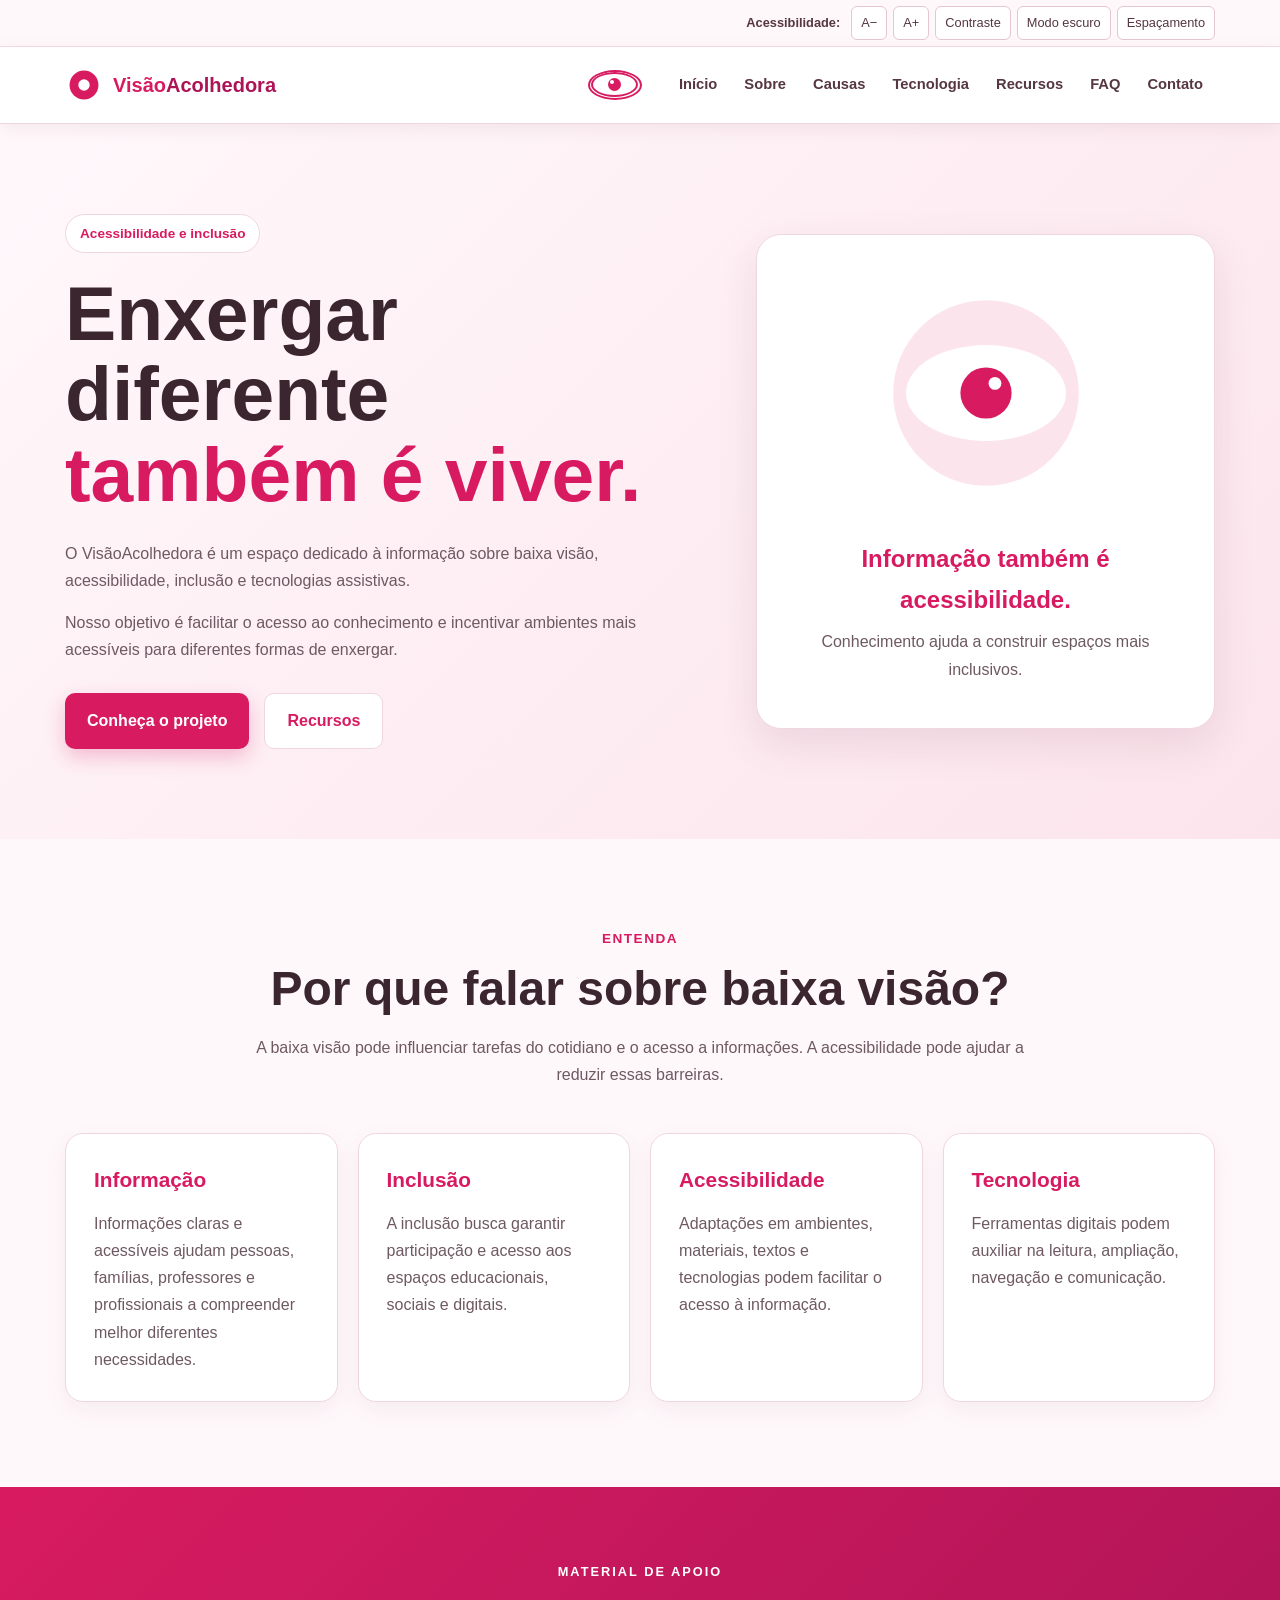
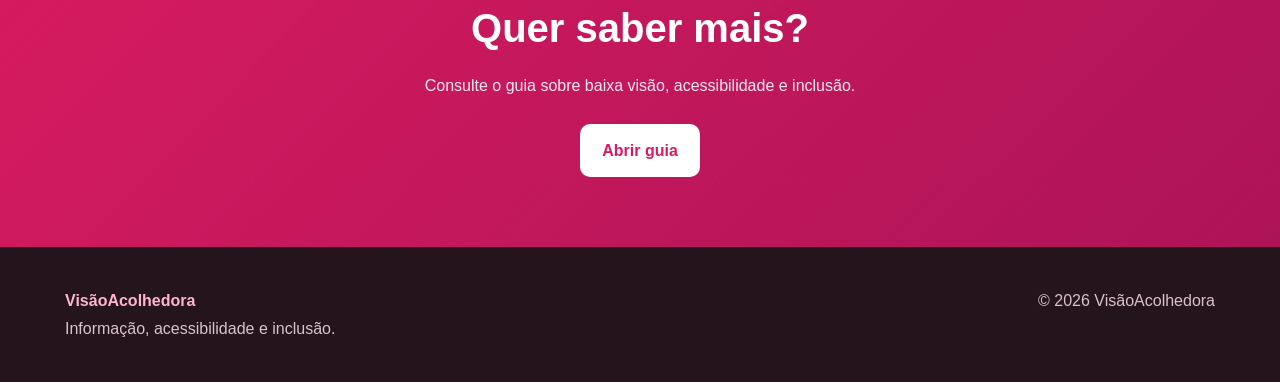
==== index.html @ 2421001d "uu" ====
<!DOCTYPE html>
<html lang="pt-BR">

<head>

    <meta charset="UTF-8">

    <meta name="viewport"
          content="width=device-width, initial-scale=1.0">

    <meta name="description"
          content="VisãoAcolhedora — informação, acessibilidade e inclusão para pessoas com baixa visão.">

    <title>VisãoAcolhedora | Início</title>

    <link rel="stylesheet"
          href="style.css">

</head>


<body>


    <!-- ACESSIBILIDADE -->

    <div class="accessibility-bar">

        <div class="accessibility-content">

            <span>Acessibilidade:</span>

            <button id="decreaseFont">
                A−
            </button>

            <button id="increaseFont">
                A+
            </button>

            <button id="contrastButton">
                Contraste
            </button>

            <button id="darkMode">
                Modo escuro
            </button>

            <button id="spacingButton">
                Espaçamento
            </button>

        </div>

    </div>


    <!-- CABEÇALHO -->

    <header class="header">

        <div class="container nav-container">


            <a href="index.html"
               class="logo">

                <span class="logo-icon">

                    <svg viewBox="0 0 100 100">

                        <circle
                            cx="50"
                            cy="50"
                            r="38"
                            fill="#d81b60"/>

                        <circle
                            cx="50"
                            cy="50"
                            r="15"
                            fill="white"/>

                    </svg>

                </span>

                <span>
                    Visão<span>Acolhedora</span>
                </span>

            </a>


            <!-- OLHO -->

            <div class="eye-wrapper"
                 aria-hidden="true">

                <div id="eyeFollower"
                     class="eyeFollower">
                </div>

            </div>


            <button
                class="menu-button"
                type="button"
                aria-expanded="false"
                aria-label="Abrir menu">

                ☰

            </button>


            <nav>

                <a href="index.html">
                    Início
                </a>

                <a href="sobre.html">
                    Sobre
                </a>

                <a href="causas.html">
                    Causas
                </a>

                <a href="tecnologia.html">
                    Tecnologia
                </a>

                <a href="recursos.html">
                    Recursos
                </a>

                <a href="faq.html">
                    FAQ
                </a>

                <a href="contato.html">
                    Contato
                </a>

            </nav>

        </div>

    </header>


    <main>


        <!-- HERO -->

        <section class="hero">

            <div class="container hero-content">

                <div>

                    <span class="badge">
                        Acessibilidade e inclusão
                    </span>


                    <h1>
                        Enxergar diferente
                        <span>também é viver.</span>
                    </h1>


                    <p>
                        O VisãoAcolhedora é um espaço dedicado
                        à informação sobre baixa visão,
                        acessibilidade, inclusão e tecnologias
                        assistivas.
                    </p>


                    <p>
                        Nosso objetivo é facilitar o acesso ao
                        conhecimento e incentivar ambientes mais
                        acessíveis para diferentes formas de
                        enxergar.
                    </p>


                    <div class="hero-buttons">

                        <a
                            href="sobre.html"
                            class="button primary">

                            Conheça o projeto

                        </a>


                        <a
                            href="recursos.html"
                            class="button secondary">

                            Recursos

                        </a>

                    </div>

                </div>


                <div class="hero-card">

                    <div class="hero-illustration">

                        <svg viewBox="0 0 500 400">

                            <circle
                                cx="250"
                                cy="200"
                                r="145"
                                fill="#fce4ec"/>

                            <ellipse
                                cx="250"
                                cy="200"
                                rx="125"
                                ry="75"
                                fill="white"/>

                            <circle
                                cx="250"
                                cy="200"
                                r="40"
                                fill="#d81b60"/>

                            <circle
                                cx="264"
                                cy="185"
                                r="10"
                                fill="white"/>

                        </svg>

                    </div>


                    <h2>
                        Informação também é acessibilidade.
                    </h2>


                    <p>
                        Conhecimento ajuda a construir espaços
                        mais inclusivos.
                    </p>

                </div>

            </div>

        </section>


        <!-- INTRODUÇÃO -->

        <section class="section">

            <div class="container">

                <div class="section-title">

                    <span>
                        ENTENDA
                    </span>

                    <h2>
                        Por que falar sobre baixa visão?
                    </h2>

                    <p>
                        A baixa visão pode influenciar tarefas
                        do cotidiano e o acesso a informações.
                        A acessibilidade pode ajudar a reduzir
                        essas barreiras.
                    </p>

                </div>


                <div class="cards">

                    <article class="card">

                        <h2>
                            Informação
                        </h2>

                        <p>
                            Informações claras e acessíveis ajudam
                            pessoas, famílias, professores e
                            profissionais a compreender melhor
                            diferentes necessidades.
                        </p>

                    </article>


                    <article class="card">

                        <h2>
                            Inclusão
                        </h2>

                        <p>
                            A inclusão busca garantir participação
                            e acesso aos espaços educacionais,
                            sociais e digitais.
                        </p>

                    </article>


                    <article class="card">

                        <h2>
                            Acessibilidade
                        </h2>

                        <p>
                            Adaptações em ambientes, materiais,
                            textos e tecnologias podem facilitar
                            o acesso à informação.
                        </p>

                    </article>


                    <article class="card">

                        <h2>
                            Tecnologia
                        </h2>

                        <p>
                            Ferramentas digitais podem auxiliar
                            na leitura, ampliação, navegação e
                            comunicação.
                        </p>

                    </article>

                </div>

            </div>

        </section>


        <!-- GUIA -->

        <section class="guide">

            <div class="container guide-content">

                <span class="guide-label">
                    MATERIAL DE APOIO
                </span>

                <h2>
                    Quer saber mais?
                </h2>

                <p>
                    Consulte o guia sobre baixa visão,
                    acessibilidade e inclusão.
                </p>


                <a
                    href="guia-baixa-visao.pdf"
                    target="_blank"
                    class="button white-button">

                    Abrir guia

                </a>

            </div>

        </section>

    </main>


    <footer>

        <div class="container footer-content">

            <div>

                <strong>
                    VisãoAcolhedora
                </strong>

                <p>
                    Informação, acessibilidade e inclusão.
                </p>

            </div>


            <p>
                © 2026 VisãoAcolhedora
            </p>

        </div>

    </footer>


    <button
        id="topButton"
        aria-label="Voltar ao topo">

        ↑

    </button>


    <script src="script.js"></script>

</body>

</html>
---- style.css ----
:root {
    --rosa: #d81b60;
    --rosa-escuro: #ad1457;
    --rosa-claro: #fce4ec;
    --rosa-medio: #f8bbd0;

    --fundo: #fff8fb;
    --branco: #ffffff;

    --texto: #3b2630;
    --texto-suave: #6e5962;

    --borda: #efd7e0;

    --tamanho-texto: 16px;
}


/* =====================================================
   RESET
===================================================== */

* {
    box-sizing: border-box;
    margin: 0;
    padding: 0;
}


html {
    scroll-behavior: smooth;
}


body {
    font-family: Arial, Helvetica, sans-serif;

    background: var(--fundo);

    color: var(--texto);

    font-size: var(--tamanho-texto);

    line-height: 1.7;

    transition:
        background 0.3s ease,
        color 0.3s ease;
}


a {
    color: inherit;
    text-decoration: none;
}


button,
input,
textarea {
    font: inherit;
}


img,
svg {
    max-width: 100%;
}


/* =====================================================
   CONTAINER
===================================================== */

.container {
    width: min(1150px, 92%);

    margin: 0 auto;
}


/* =====================================================
   BARRA DE ACESSIBILIDADE
===================================================== */

.accessibility-bar {
    background: #fff8fb;

    color: #553641;

    border-bottom: 1px solid #f4dce5;

    padding: 6px 0;
}


.accessibility-content {
    width: min(1150px, 92%);

    margin: auto;

    display: flex;

    justify-content: flex-end;

    align-items: center;

    gap: 6px;

    flex-wrap: wrap;
}


.accessibility-content span {
    font-size: 0.8rem;

    font-weight: 600;

    margin-right: 5px;
}


.accessibility-content button {
    min-width: 36px;

    border: 1px solid #e6c6d2;

    background: white;

    color: #553641;

    border-radius: 6px;

    padding: 5px 9px;

    cursor: pointer;

    font-size: 0.8rem;

    transition:
        background 0.2s ease,
        color 0.2s ease,
        border-color 0.2s ease;
}


.accessibility-content button:hover {
    background: var(--rosa);

    color: white;

    border-color: var(--rosa);
}


/* =====================================================
   CABEÇALHO
===================================================== */

.header {
    background: white;

    color: var(--texto);

    position: sticky;

    top: 0;

    z-index: 1000;

    border-bottom: 1px solid var(--borda);

    box-shadow:
        0 4px 18px rgba(80, 20, 40, 0.07);
}


.nav-container {
    min-height: 76px;

    display: flex;

    align-items: center;

    gap: 25px;
}


/* =====================================================
   LOGO
===================================================== */

.logo {
    display: flex;

    align-items: center;

    gap: 10px;

    color: var(--rosa);

    font-size: 1.25rem;

    font-weight: 800;

    white-space: nowrap;

    margin-right: auto;
}


.logo > span:last-child > span {
    color: var(--rosa-escuro);
}


.logo-icon {
    width: 38px;

    height: 38px;

    display: flex;

    align-items: center;

    justify-content: center;
}


.logo-icon svg {
    width: 38px;

    height: 38px;
}


/* =====================================================
   OLHO
===================================================== */

.eye-wrapper {
    width: 54px;

    height: 30px;

    background: white;

    border: 2px solid var(--rosa);

    border-radius: 50%;

    position: relative;

    display: flex;

    align-items: center;

    justify-content: center;

    overflow: hidden;

    flex-shrink: 0;
}


.eye-wrapper::before {
    content: "";

    position: absolute;

    width: 43px;

    height: 21px;

    border: 2px solid var(--rosa);

    border-radius: 50%;
}


.eyeFollower {
    width: 13px;

    height: 13px;

    background: var(--rosa);

    border-radius: 50%;

    position: relative;

    z-index: 2;

    transition:
        transform 0.08s ease-out;

    will-change: transform;
}


.eyeFollower::after {
    content: "";

    position: absolute;

    width: 4px;

    height: 4px;

    background: white;

    border-radius: 50%;

    top: 2px;

    left: 2px;
}


/* =====================================================
   MENU
===================================================== */

nav {
    display: flex;

    align-items: center;

    gap: 3px;
}


nav a {
    position: relative;

    padding: 9px 12px;

    border-radius: 8px;

    color: #553641;

    font-size: 0.92rem;

    font-weight: 600;

    transition:
        color 0.2s ease,
        background 0.2s ease;
}


nav a:hover {
    color: var(--rosa);

    background: #fff1f6;
}


nav a::after {
    content: "";

    position: absolute;

    left: 12px;

    right: 12px;

    bottom: 4px;

    height: 2px;

    background: var(--rosa);

    transform: scaleX(0);

    transition:
        transform 0.2s ease;
}


nav a:hover::after {
    transform: scaleX(1);
}


/* =====================================================
   MENU MOBILE
===================================================== */

.menu-button {
    display: none;

    width: 44px;

    height: 44px;

    border: 1px solid var(--borda);

    border-radius: 10px;

    background: #fff8fb;

    color: var(--rosa);

    font-size: 25px;

    cursor: pointer;

    align-items: center;

    justify-content: center;
}


/* =====================================================
   HERO
===================================================== */

.hero {
    padding: 90px 0;

    background:
        linear-gradient(
            135deg,
            #fff8fb,
            #fce4ec
        );
}


.hero-content {
    display: grid;

    grid-template-columns:
        1.15fr
        0.85fr;

    align-items: center;

    gap: 70px;
}


.badge {
    display: inline-block;

    background: white;

    color: var(--rosa);

    padding: 7px 14px;

    border-radius: 30px;

    font-size: 0.85rem;

    font-weight: bold;

    margin-bottom: 20px;

    border: 1px solid var(--borda);
}


.hero h1 {
    font-size: clamp(2.4rem, 6vw, 4.8rem);

    line-height: 1.05;

    margin-bottom: 25px;
}


.hero h1 span {
    color: var(--rosa);
}


.hero p {
    color: var(--texto-suave);

    max-width: 700px;

    margin-bottom: 15px;
}


.hero-buttons {
    display: flex;

    gap: 15px;

    margin-top: 30px;

    flex-wrap: wrap;
}


/* =====================================================
   BOTÕES
===================================================== */

.button {
    display: inline-flex;

    align-items: center;

    justify-content: center;

    padding: 13px 22px;

    border-radius: 10px;

    font-weight: bold;

    cursor: pointer;

    border: none;

    transition:
        transform 0.2s ease,
        box-shadow 0.2s ease;
}


.button:hover {
    transform: translateY(-2px);
}


.primary {
    background: var(--rosa);

    color: white;

    box-shadow:
        0 8px 20px rgba(216, 27, 96, 0.25);
}


.secondary {
    background: white;

    color: var(--rosa);

    border: 1px solid var(--borda);
}


.white-button {
    background: white;

    color: var(--rosa);
}


/* =====================================================
   HERO CARD
===================================================== */

.hero-card {
    background: white;

    border-radius: 25px;

    padding: 30px;

    box-shadow:
        0 15px 40px rgba(100, 30, 60, 0.10);

    text-align: center;

    border: 1px solid var(--borda);
}


.hero-illustration {
    max-width: 320px;

    margin: auto;
}


.hero-card h2 {
    color: var(--rosa);

    margin-top: 10px;

    margin-bottom: 8px;
}


/* =====================================================
   SEÇÕES
===================================================== */

.section {
    padding: 85px 0;
}


.section.light {
    background: white;
}


.section-title {
    max-width: 780px;

    margin: 0 auto 45px;

    text-align: center;
}


.section-title > span {
    color: var(--rosa);

    font-size: 0.85rem;

    font-weight: 800;

    letter-spacing: 1.5px;
}


.section-title h1,
.section-title h2 {
    font-size: clamp(2rem, 4vw, 3rem);

    line-height: 1.15;

    margin: 10px 0 18px;
}


.section-title p {
    color: var(--texto-suave);
}


/* =====================================================
   CARDS
===================================================== */

.cards {
    display: grid;

    grid-template-columns:
        repeat(4, 1fr);

    gap: 20px;
}


.card {
    background: white;

    border: 1px solid var(--borda);

    border-radius: 18px;

    padding: 28px;

    box-shadow:
        0 8px 25px rgba(100, 30, 60, 0.06);

    transition:
        transform 0.2s ease,
        box-shadow 0.2s ease;
}


.card:hover {
    transform: translateY(-5px);

    box-shadow:
        0 15px 35px rgba(100, 30, 60, 0.10);
}


.card h2 {
    color: var(--rosa);

    margin-bottom: 12px;

    font-size: 1.3rem;
}


.card p {
    color: var(--texto-suave);
}


/* =====================================================
   PÁGINAS INTERNAS
===================================================== */

.page-hero {
    padding: 70px 0;

    background:
        linear-gradient(
            135deg,
            #fff8fb,
            #fce4ec
        );

    text-align: center;
}


.page-hero h1 {
    font-size: clamp(2.2rem, 5vw, 4rem);

    line-height: 1.1;

    margin-bottom: 15px;

    color: var(--texto);
}


.page-hero h1 span {
    color: var(--rosa);
}


.page-hero p {
    max-width: 750px;

    margin: auto;

    color: var(--texto-suave);
}


/* =====================================================
   TEXTO
===================================================== */

.content {
    max-width: 850px;

    margin: auto;
}


.content h2 {
    color: var(--rosa);

    margin:
        35px
        0
        12px;
}


.content h3 {
    margin-top: 25px;

    margin-bottom: 8px;
}


.content p {
    color: var(--texto-suave);

    margin-bottom: 18px;
}


.content ul {
    margin:
        15px
        0
        25px
        25px;
}


.content li {
    margin-bottom: 10px;
}


/* =====================================================
   CAIXA DE INFORMAÇÃO
===================================================== */

.info-box {
    padding: 30px;

    background: white;

    border:
        1px solid var(--borda);

    border-left:
        5px solid var(--rosa);

    border-radius: 15px;

    margin: 30px 0;
}


.info-box strong {
    color: var(--rosa);
}


/* =====================================================
   TECNOLOGIA
===================================================== */

.technology-grid {
    display: grid;

    grid-template-columns:
        repeat(2, 1fr);

    gap: 20px;
}


.technology {
    background: white;

    border: 1px solid var(--borda);

    border-radius: 18px;

    padding: 30px;

    box-shadow:
        0 8px 25px rgba(100, 30, 60, 0.06);
}


.technology h2 {
    color: var(--rosa);

    margin-bottom: 10px;
}


.technology p {
    color: var(--texto-suave);
}


/* =====================================================
   RECURSOS
===================================================== */

.resource-grid {
    display: grid;

    grid-template-columns:
        repeat(2, 1fr);

    gap: 20px;
}


.resource-grid article {
    padding: 30px;

    background: white;

    border: 1px solid var(--borda);

    border-radius: 18px;
}


.resource-grid h2 {
    color: var(--rosa);

    margin-bottom: 10px;
}


/* =====================================================
   FAQ
===================================================== */

.faq {
    max-width: 850px;

    margin: auto;
}


.faq-question {
    width: 100%;

    border: 1px solid var(--borda);

    background: white;

    color: var(--texto);

    padding: 20px;

    margin-top: 10px;

    border-radius: 12px;

    display: flex;

    align-items: center;

    justify-content: space-between;

    text-align: left;

    cursor: pointer;

    font-weight: bold;
}


.faq-question:hover {
    border-color: var(--rosa);
}


.faq-symbol {
    color: var(--rosa);

    font-size: 24px;
}


.faq-answer {
    display: none;

    padding: 18px 22px;

    background: #fff8fb;

    border-left:
        3px solid var(--rosa);

    border-radius:
        0 0 10px 10px;
}


.faq-answer.active {
    display: block;
}


.faq-answer p {
    color: var(--texto-suave);
}


/* =====================================================
   CONTATO
===================================================== */

.contact-container {
    max-width: 850px;

    margin: auto;
}


.contact-form {
    background: white;

    padding: 35px;

    border-radius: 20px;

    border:
        1px solid var(--borda);

    box-shadow:
        0 15px 40px rgba(100, 30, 60, 0.08);

    display: flex;

    flex-direction: column;

    gap: 10px;
}


.contact-form label {
    font-weight: bold;

    margin-top: 10px;
}


.contact-form input,
.contact-form textarea {
    width: 100%;

    border:
        1px solid #dfc7d0;

    border-radius: 10px;

    padding: 14px;

    background: white;

    color: var(--texto);

    outline: none;
}


.contact-form input:focus,
.contact-form textarea:focus {
    border-color: var(--rosa);

    box-shadow:
        0 0 0 3px #d81b6020;
}


.contact-form textarea {
    min-height: 180px;

    resize: vertical;
}


.contact-form button {
    margin-top: 20px;
}


/* =====================================================
   GUIA
===================================================== */

.guide {
    background:
        linear-gradient(
            135deg,
            var(--rosa),
            var(--rosa-escuro)
        );

    color: white;

    padding: 70px 0;
}


.guide-content {
    text-align: center;
}


.guide-label {
    font-size: 0.8rem;

    font-weight: bold;

    letter-spacing: 2px;
}


.guide h2 {
    font-size: 2.5rem;

    margin: 10px 0;
}


.guide p {
    max-width: 650px;

    margin:
        0
        auto
        25px;

    color: #ffeaf2;
}


/* =====================================================
   FOOTER
===================================================== */

footer {
    background: #24151c;

    color: white;

    padding: 40px 0;
}


.footer-content {
    display: flex;

    justify-content: space-between;

    gap: 30px;

    flex-wrap: wrap;
}


footer strong {
    color: #ffb4cc;
}


footer p {
    color: #d9c2cb;
}


/* =====================================================
   VOLTAR AO TOPO
===================================================== */

#topButton {
    position: fixed;

    right: 20px;

    bottom: 20px;

    width: 48px;

    height: 48px;

    border-radius: 50%;

    border: none;

    background: var(--rosa);

    color: white;

    font-size: 22px;

    cursor: pointer;

    opacity: 0;

    pointer-events: none;

    transition: 0.3s;

    z-index: 900;
}


#topButton.show {
    opacity: 1;

    pointer-events: auto;
}


/* =====================================================
   MODO ESCURO
===================================================== */

body.dark {
    --fundo: #1b1116;

    --branco: #25181e;

    --texto: #f8eaf0;

    --texto-suave: #d5c2ca;

    --borda: #523440;
}


body.dark .accessibility-bar {
    background: #1b1116;

    color: #f8eaf0;

    border-color: #523440;
}


body.dark .header {
    background: #25181e;

    color: #f8eaf0;

    border-color: #523440;
}


body.dark nav a {
    color: #f8eaf0;
}


body.dark nav a:hover {
    background: #3b252e;

    color: white;
}


body.dark .eye-wrapper {
    background: #25181e;
}


body.dark .hero,
body.dark .page-hero {
    background: #211419;
}


body.dark .card,
body.dark .hero-card,
body.dark .technology,
body.dark .resource-grid article,
body.dark .contact-form,
body.dark .info-box {
    background: #25181e;

    color: var(--texto);

    border-color: #523440;
}


body.dark .section.light {
    background: #1b1116;
}


body.dark .faq-question {
    background: #25181e;

    color: var(--texto);

    border-color: #523440;
}


body.dark .faq-answer {
    background: #211419;
}


body.dark .contact-form input,
body.dark .contact-form textarea {
    background: #1b1116;

    color: white;

    border-color: #60404c;
}


/* =====================================================
   ALTO CONTRASTE — TUDO BRANCO/PRETO
===================================================== */

body.high-contrast,
body.high-contrast main,
body.high-contrast section,
body.high-contrast article,
body.high-contrast .hero,
body.high-contrast .page-hero,
body.high-contrast .section,
body.high-contrast .section.light,
body.high-contrast .guide,
body.high-contrast .technology-section {
    background: white !important;

    color: black !important;
}


body.high-contrast * {
    box-shadow: none !important;
}


body.high-contrast p,
body.high-contrast h1,
body.high-contrast h2,
body.high-contrast h3,
body.high-contrast span,
body.high-contrast li,
body.high-contrast label {
    color: black !important;
}


body.high-contrast .header,
body.high-contrast footer,
body.high-contrast .accessibility-bar {
    background: white !important;

    color: black !important;

    border-color: black !important;
}


body.high-contrast nav a,
body.high-contrast .logo {
    color: black !important;
}


body.high-contrast nav a:hover {
    background: black !important;

    color: white !important;
}


body.high-contrast .card,
body.high-contrast .hero-card,
body.high-contrast .technology,
body.high-contrast .resource-grid article,
body.high-contrast .contact-form,
body.high-contrast .info-box,
body.high-contrast .faq-question,
body.high-contrast .faq-answer {
    background: white !important;

    color: black !important;

    border: 2px solid black !important;
}


body.high-contrast .button,
body.high-contrast .primary,
body.high-contrast .secondary,
body.high-contrast .white-button {
    background: white !important;

    color: black !important;

    border: 2px solid black !important;
}


body.high-contrast .button:hover {
    background: black !important;

    color: white !important;
}


body.high-contrast
.accessibility-content button {
    background: white !important;

    color: black !important;

    border: 2px solid black !important;
}


body.high-contrast
.accessibility-content button:hover {
    background: black !important;

    color: white !important;
}


body.high-contrast .eye-wrapper {
    background: white !important;

    border: 2px solid black !important;
}


body.high-contrast .eye-wrapper::before {
    border-color: black !important;
}


body.high-contrast .eyeFollower {
    background: black !important;
}


body.high-contrast .eyeFollower::after {
    background: white !important;
}


body.high-contrast footer strong,
body.high-contrast footer p {
    color: black !important;
}


/* =====================================================
   ESPAÇAMENTO
===================================================== */

body.extra-spacing {
    line-height: 2;

    letter-spacing: 0.05em;

    word-spacing: 0.12em;
}


/* =====================================================
   RESPONSIVO
===================================================== */

@media (max-width: 950px) {

    .hero-content {
        grid-template-columns: 1fr;
    }


    .cards {
        grid-template-columns:
            repeat(2, 1fr);
    }


    .technology-grid {
        grid-template-columns:
            repeat(2, 1fr);
    }

}


@media (max-width: 700px) {

    .nav-container {
        min-height: 68px;

        gap: 12px;
    }


    .logo {
        font-size: 1.1rem;
    }


    .logo-icon,
    .logo-icon svg {
        width: 34px;

        height: 34px;
    }


    .eye-wrapper {
        width: 48px;

        height: 27px;

        margin-left: auto;
    }


    .menu-button {
        display: flex;
    }


    nav {
        position: absolute;

        top: 100%;

        left: 0;

        width: 100%;

        padding:
            8px
            5%
            14px;

        background: white;

        border-bottom:
            1px solid var(--borda);

        box-shadow:
            0 8px 20px rgba(80, 20, 40, 0.08);

        display: none;

        flex-direction: column;

        align-items: stretch;
    }


    nav.active {
        display: flex;
    }


    nav a {
        width: 100%;

        padding: 13px 15px;
    }


    nav a::after {
        display: none;
    }


    body.dark nav {
        background: #25181e;
    }


    body.high-contrast nav {
        background: white !important;
    }


    .cards,
    .technology-grid,
    .resource-grid {
        grid-template-columns: 1fr;
    }


    .hero {
        padding: 60px 0;
    }


    .section {
        padding: 60px 0;
    }


    .accessibility-content {
        justify-content: center;
    }

}


@media (max-width: 430px) {

    .logo > span:last-child {
        font-size: 1rem;
    }


    .eye-wrapper {
        width: 43px;

        height: 25px;
    }

}
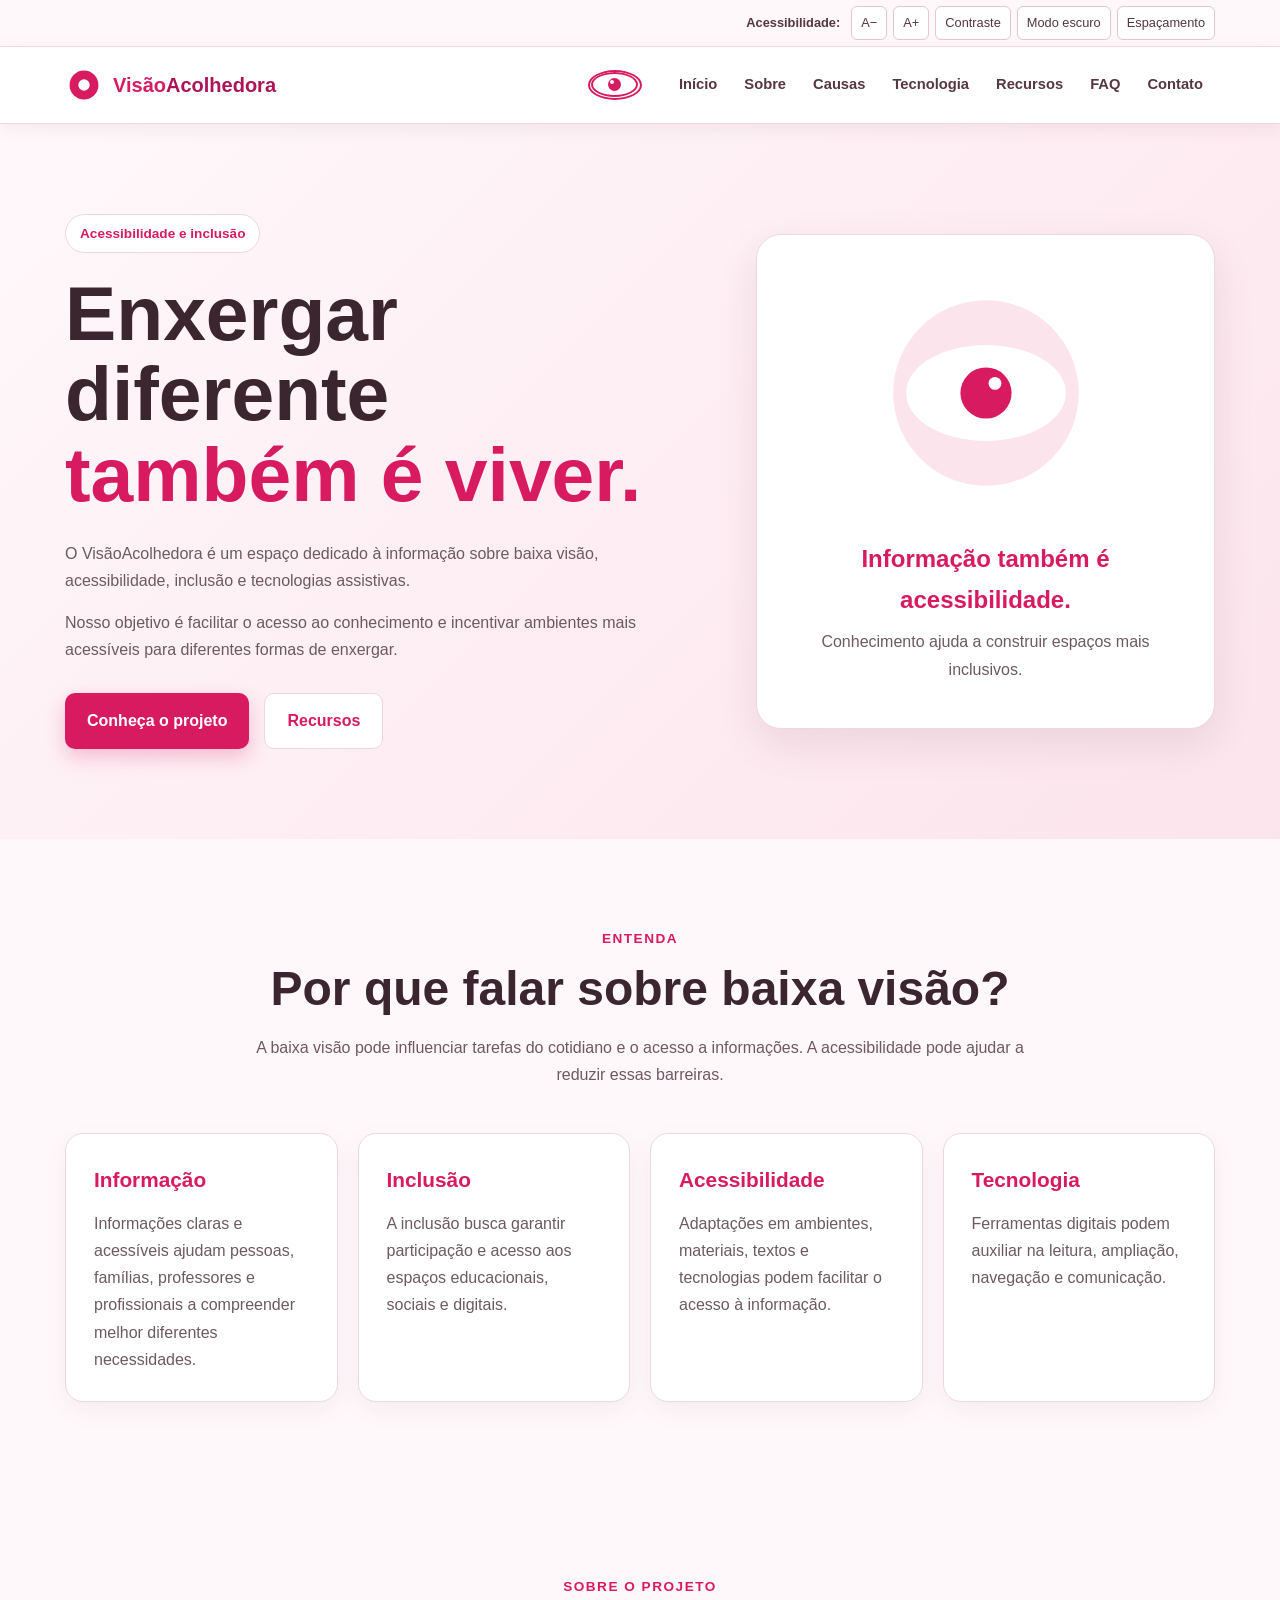
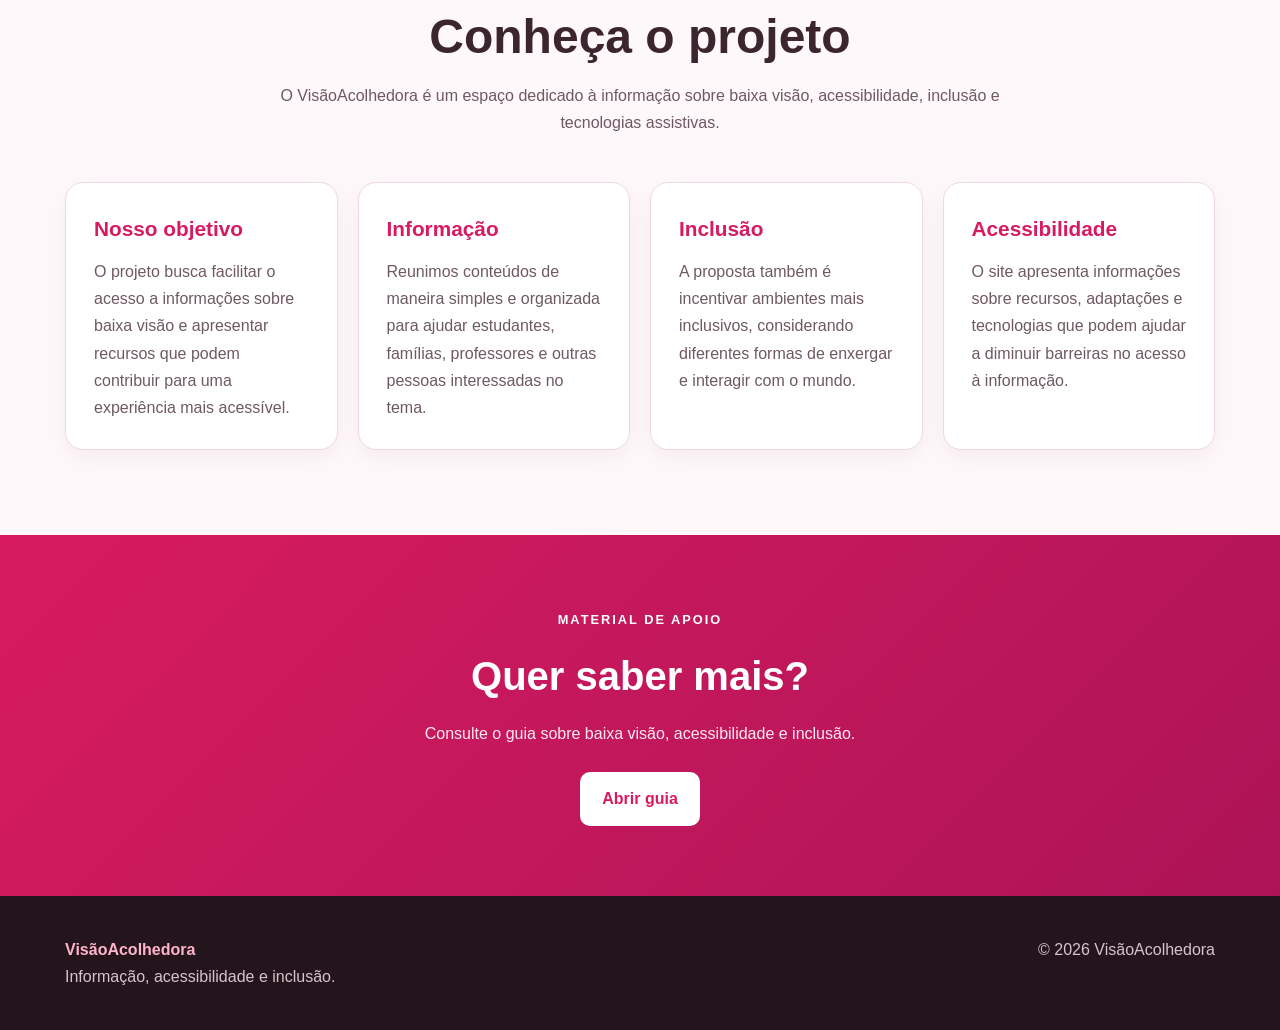
==== commit 0f0cdfc2: "jump" ====
--- a/index.html
+++ b/index.html
@@ -121,7 +121,7 @@
                     Início
                 </a>
 
-                <a href="sobre.html">
+                <a href="#conheca-projeto">
                     Sobre
                 </a>
 
@@ -192,8 +192,10 @@
 
                     <div class="hero-buttons">
 
+                        <!-- ALTERADO: agora permanece no index -->
+
                         <a
-                            href="sobre.html"
+                            href="#conheca-projeto"
                             class="button primary">
 
                             Conheça o projeto
@@ -362,6 +364,109 @@
         </section>
 
 
+        <!-- =========================
+             CONHEÇA O PROJETO
+        ========================== -->
+
+        <section
+            id="conheca-projeto"
+            class="section project-section">
+
+            <div class="container">
+
+                <div class="section-title">
+
+                    <span>
+                        SOBRE O PROJETO
+                    </span>
+
+                    <h2>
+                        Conheça o projeto
+                    </h2>
+
+                    <p>
+                        O VisãoAcolhedora é um espaço dedicado
+                        à informação sobre baixa visão,
+                        acessibilidade, inclusão e tecnologias
+                        assistivas.
+                    </p>
+
+                </div>
+
+
+                <div class="cards">
+
+                    <article class="card">
+
+                        <h2>
+                            Nosso objetivo
+                        </h2>
+
+                        <p>
+                            O projeto busca facilitar o acesso
+                            a informações sobre baixa visão e
+                            apresentar recursos que podem
+                            contribuir para uma experiência
+                            mais acessível.
+                        </p>
+
+                    </article>
+
+
+                    <article class="card">
+
+                        <h2>
+                            Informação
+                        </h2>
+
+                        <p>
+                            Reunimos conteúdos de maneira simples
+                            e organizada para ajudar estudantes,
+                            famílias, professores e outras pessoas
+                            interessadas no tema.
+                        </p>
+
+                    </article>
+
+
+                    <article class="card">
+
+                        <h2>
+                            Inclusão
+                        </h2>
+
+                        <p>
+                            A proposta também é incentivar
+                            ambientes mais inclusivos,
+                            considerando diferentes formas de
+                            enxergar e interagir com o mundo.
+                        </p>
+
+                    </article>
+
+
+                    <article class="card">
+
+                        <h2>
+                            Acessibilidade
+                        </h2>
+
+                        <p>
+                            O site apresenta informações sobre
+                            recursos, adaptações e tecnologias
+                            que podem ajudar a diminuir barreiras
+                            no acesso à informação.
+                        </p>
+
+                    </article>
+
+                </div>
+
+            </div>
+
+        </section>
+
+
         <!-- GUIA -->
 
         <section class="guide">
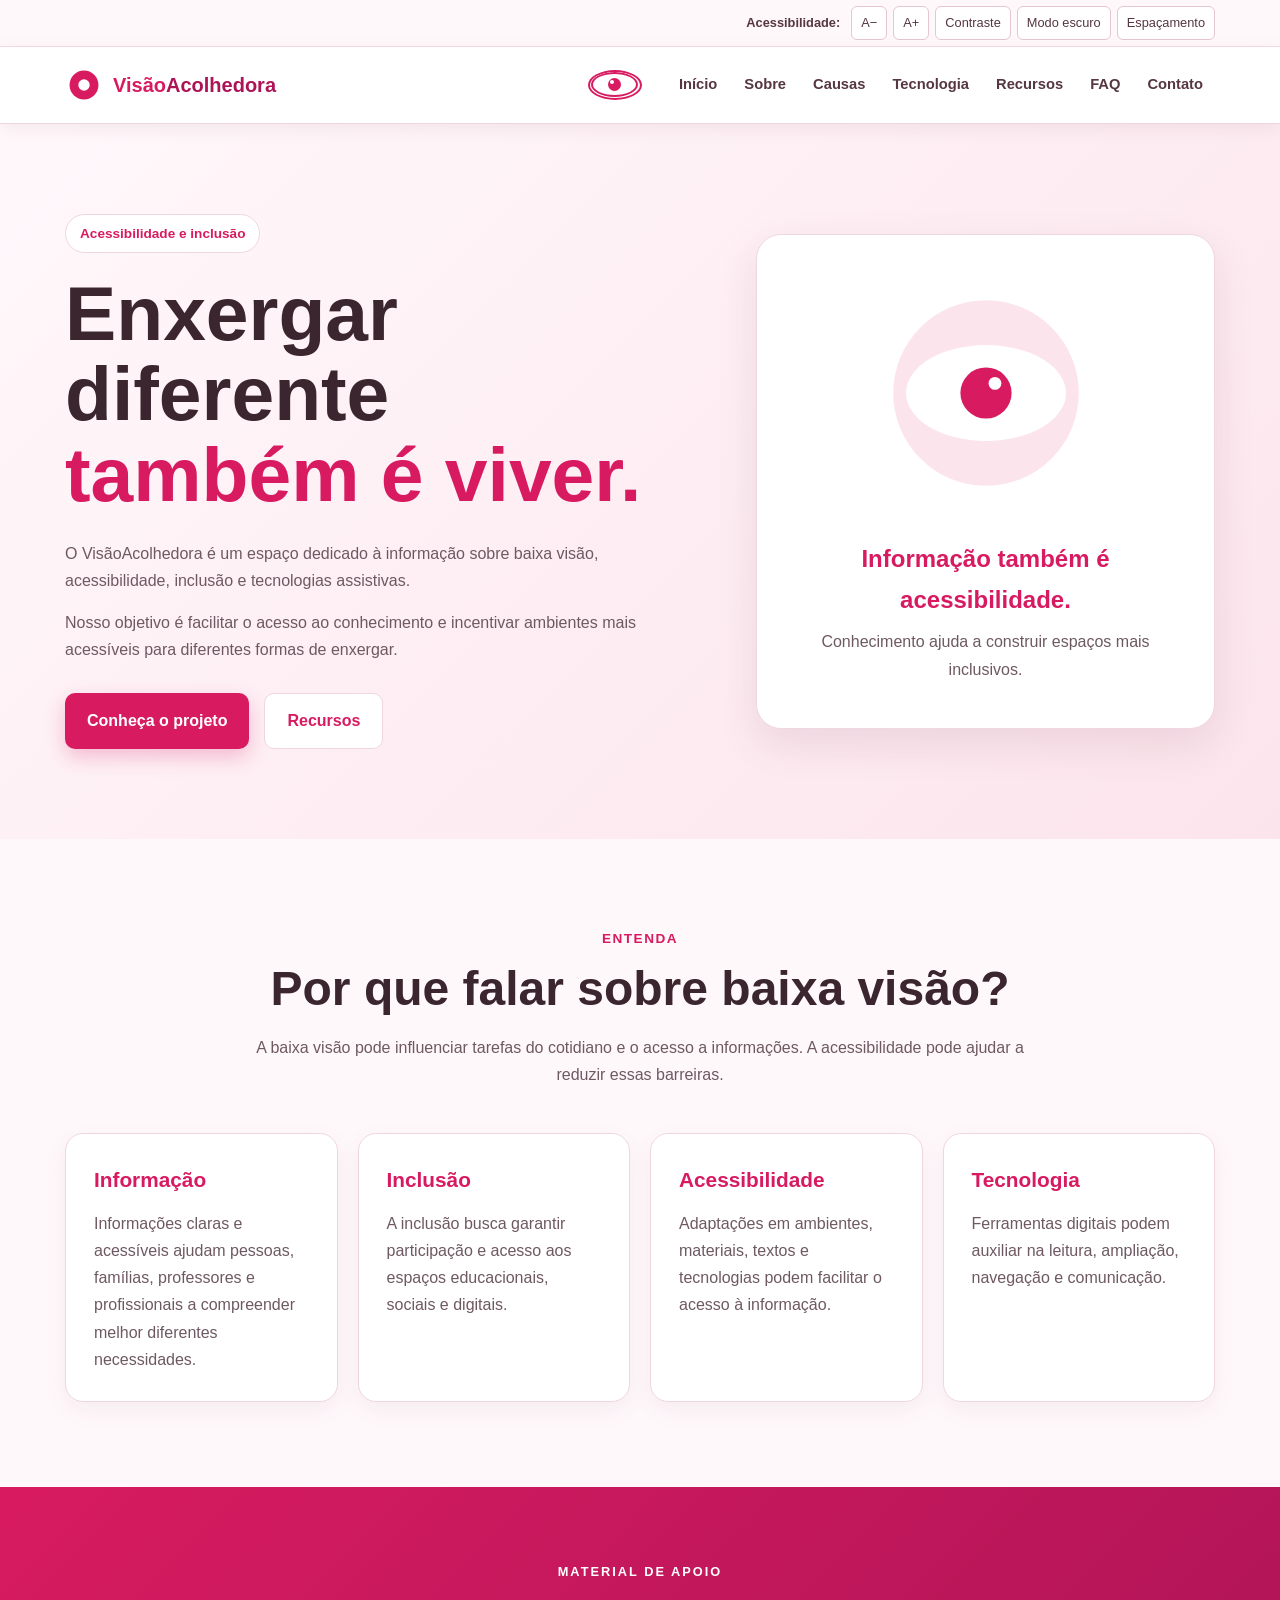
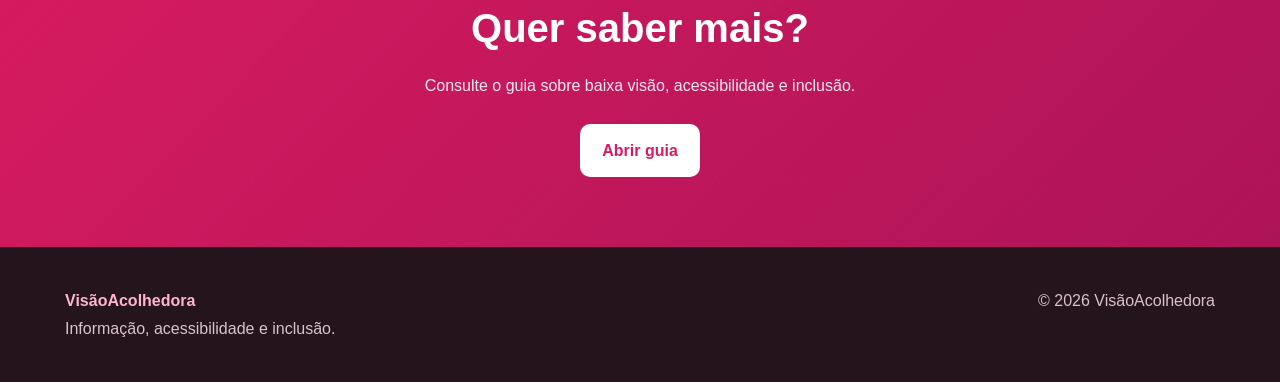
==== commit 32910844: "dwed" ====
--- a/index.html
+++ b/index.html
@@ -121,7 +121,7 @@
                     Início
                 </a>
 
-                <a href="#conheca-projeto">
+                <a href="sobre.html">
                     Sobre
                 </a>
 
@@ -192,10 +192,8 @@
 
                     <div class="hero-buttons">
 
-                        <!-- ALTERADO: agora permanece no index -->
-
                         <a
-                            href="#conheca-projeto"
+                            href="sobre.html"
                             class="button primary">
 
                             Conheça o projeto
@@ -364,109 +362,6 @@
         </section>
 
 
-        <!-- =========================
-             CONHEÇA O PROJETO
-        ========================== -->
-
-        <section
-            id="conheca-projeto"
-            class="section project-section">
-
-            <div class="container">
-
-                <div class="section-title">
-
-                    <span>
-                        SOBRE O PROJETO
-                    </span>
-
-                    <h2>
-                        Conheça o projeto
-                    </h2>
-
-                    <p>
-                        O VisãoAcolhedora é um espaço dedicado
-                        à informação sobre baixa visão,
-                        acessibilidade, inclusão e tecnologias
-                        assistivas.
-                    </p>
-
-                </div>
-
-
-                <div class="cards">
-
-                    <article class="card">
-
-                        <h2>
-                            Nosso objetivo
-                        </h2>
-
-                        <p>
-                            O projeto busca facilitar o acesso
-                            a informações sobre baixa visão e
-                            apresentar recursos que podem
-                            contribuir para uma experiência
-                            mais acessível.
-                        </p>
-
-                    </article>
-
-
-                    <article class="card">
-
-                        <h2>
-                            Informação
-                        </h2>
-
-                        <p>
-                            Reunimos conteúdos de maneira simples
-                            e organizada para ajudar estudantes,
-                            famílias, professores e outras pessoas
-                            interessadas no tema.
-                        </p>
-
-                    </article>
-
-
-                    <article class="card">
-
-                        <h2>
-                            Inclusão
-                        </h2>
-
-                        <p>
-                            A proposta também é incentivar
-                            ambientes mais inclusivos,
-                            considerando diferentes formas de
-                            enxergar e interagir com o mundo.
-                        </p>
-
-                    </article>
-
-
-                    <article class="card">
-
-                        <h2>
-                            Acessibilidade
-                        </h2>
-
-                        <p>
-                            O site apresenta informações sobre
-                            recursos, adaptações e tecnologias
-                            que podem ajudar a diminuir barreiras
-                            no acesso à informação.
-                        </p>
-
-                    </article>
-
-                </div>
-
-            </div>
-
-        </section>
-
-
         <!-- GUIA -->
 
         <section class="guide">
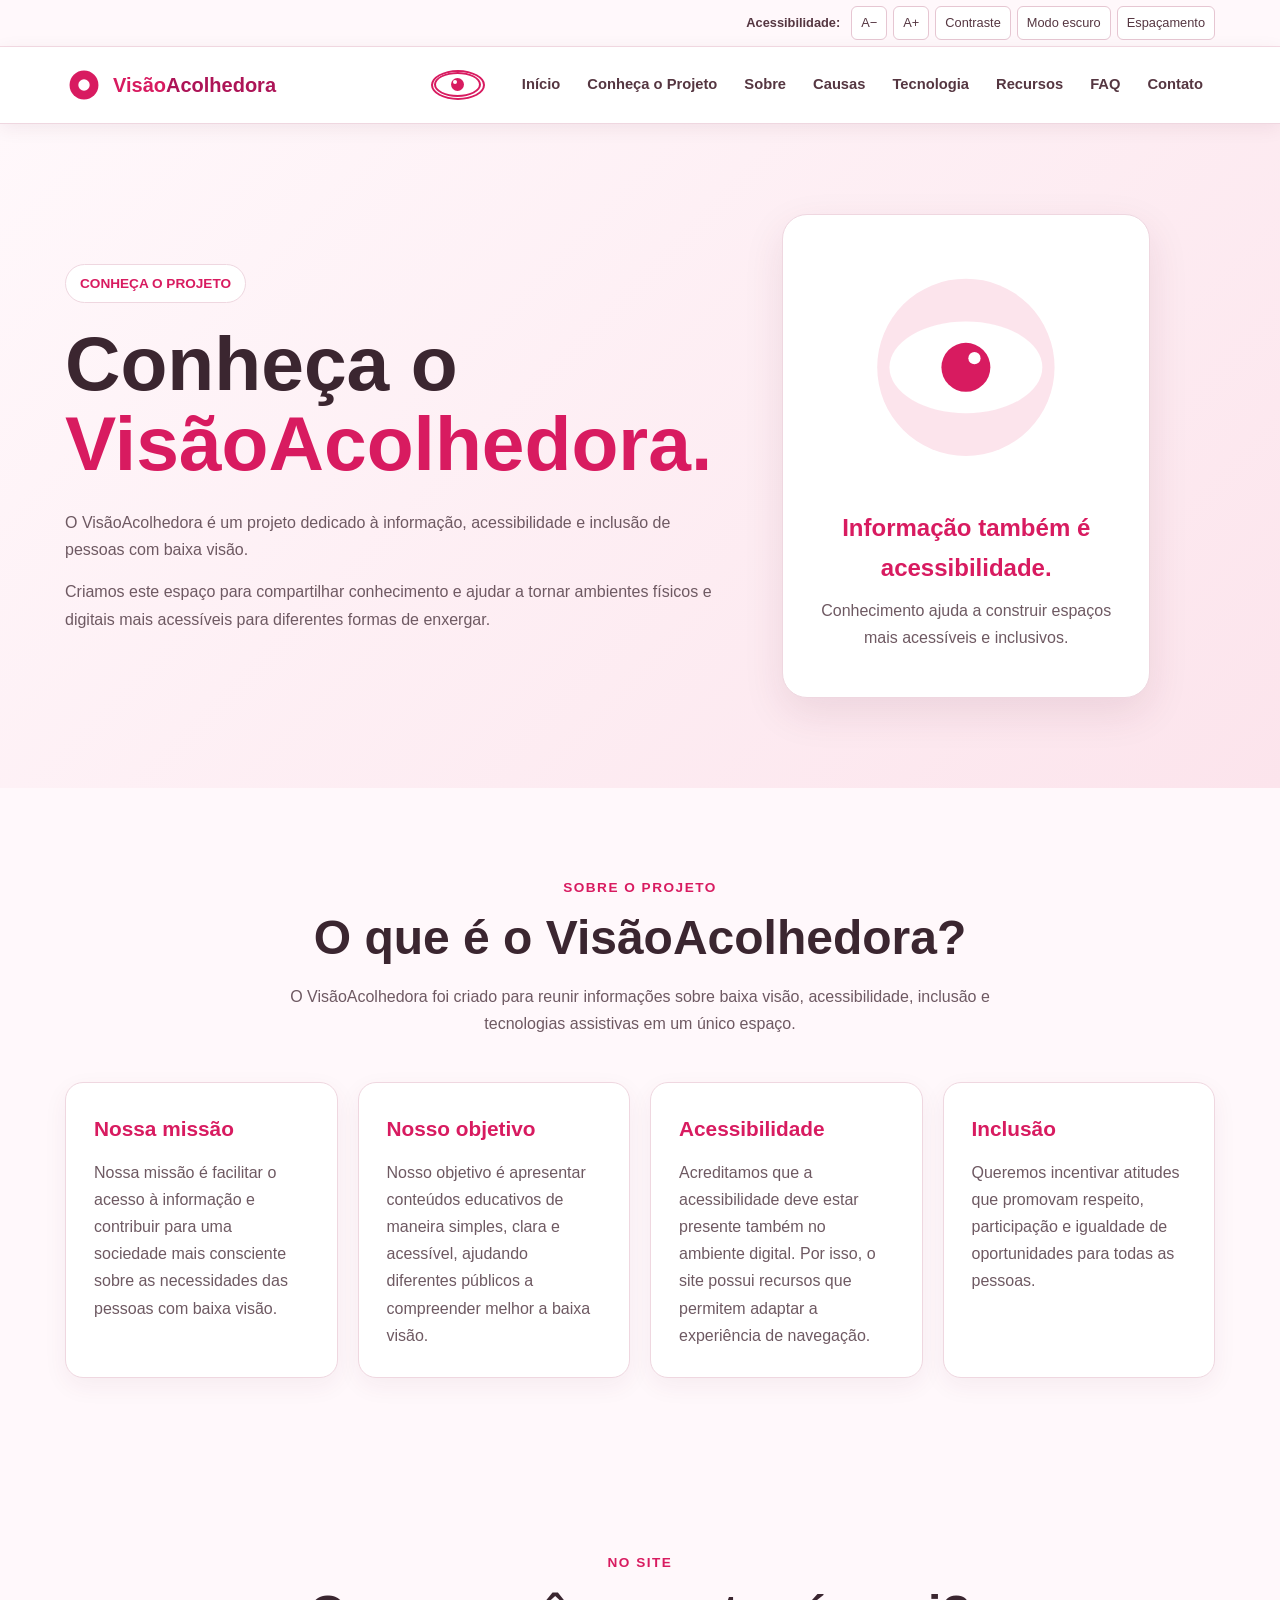
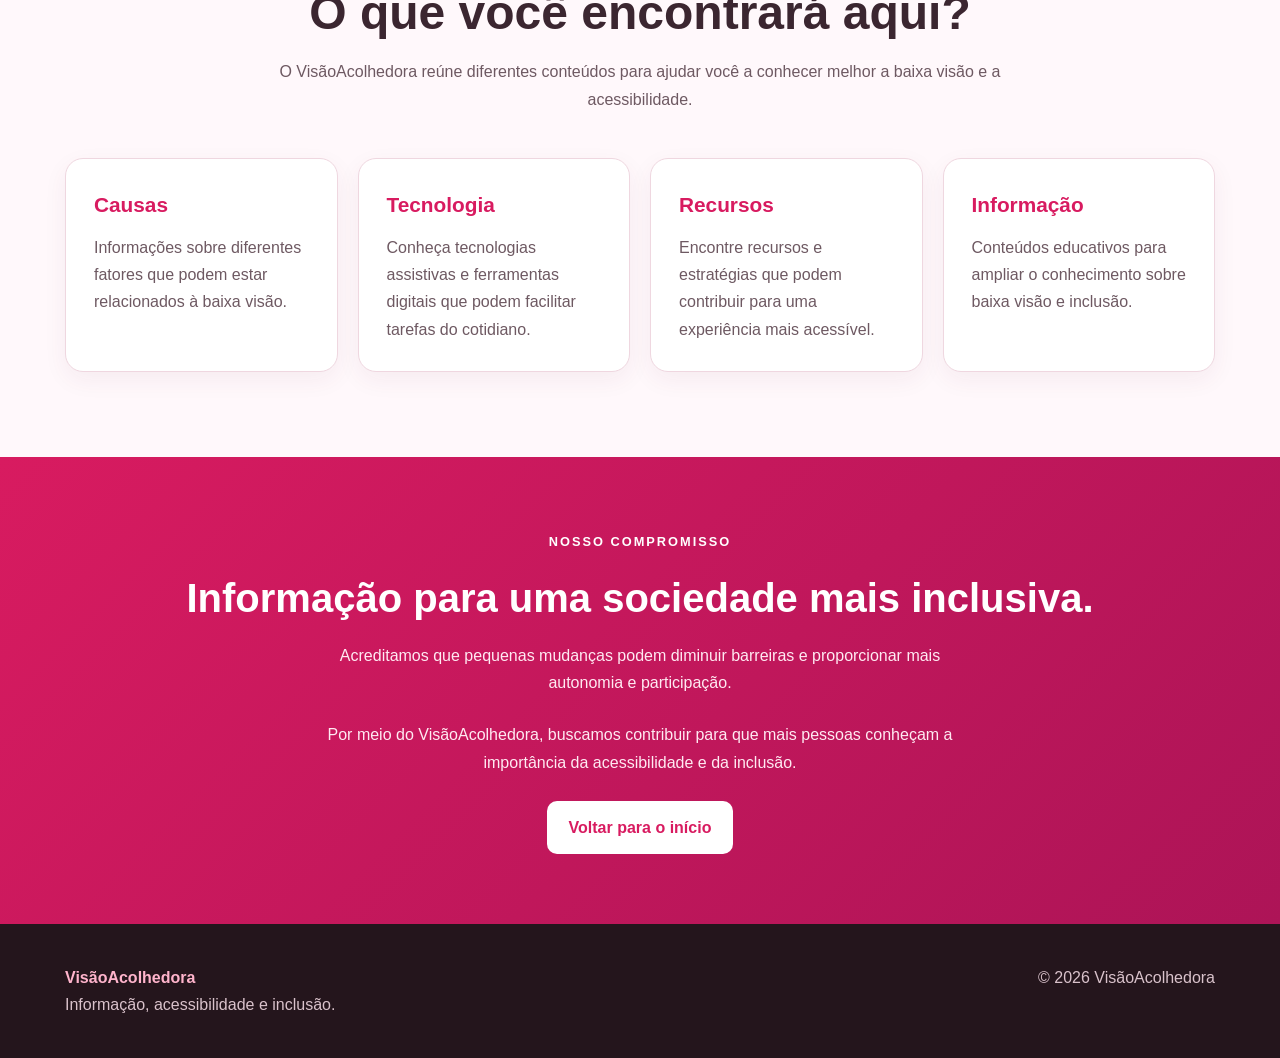
==== commit f71c41a1: "aqs" ====
--- a/index.html
+++ b/index.html
@@ -9,20 +9,20 @@
           content="width=device-width, initial-scale=1.0">
 
     <meta name="description"
-          content="VisãoAcolhedora — informação, acessibilidade e inclusão para pessoas com baixa visão.">
-
-    <title>VisãoAcolhedora | Início</title>
+          content="Conheça o projeto VisãoAcolhedora e saiba mais sobre nossa missão de promover informação, acessibilidade e inclusão.">
+
+    <title>VisãoAcolhedora | Conheça o Projeto</title>
 
     <link rel="stylesheet"
           href="style.css">
 
 </head>
 
-
 <body>
 
-
-    <!-- ACESSIBILIDADE -->
+    <!-- ============================== -->
+    <!-- ACESSIBILIDADE                 -->
+    <!-- ============================== -->
 
     <div class="accessibility-bar">
 
@@ -30,23 +30,33 @@
 
             <span>Acessibilidade:</span>
 
-            <button id="decreaseFont">
+            <button
+                id="decreaseFont"
+                type="button">
                 A−
             </button>
 
-            <button id="increaseFont">
+            <button
+                id="increaseFont"
+                type="button">
                 A+
             </button>
 
-            <button id="contrastButton">
+            <button
+                id="contrastButton"
+                type="button">
                 Contraste
             </button>
 
-            <button id="darkMode">
+            <button
+                id="darkMode"
+                type="button">
                 Modo escuro
             </button>
 
-            <button id="spacingButton">
+            <button
+                id="spacingButton"
+                type="button">
                 Espaçamento
             </button>
 
@@ -55,12 +65,15 @@
     </div>
 
 
-    <!-- CABEÇALHO -->
+    <!-- ============================== -->
+    <!-- CABEÇALHO                     -->
+    <!-- ============================== -->
 
     <header class="header">
 
         <div class="container nav-container">
 
+            <!-- LOGO -->
 
             <a href="index.html"
                class="logo">
@@ -104,6 +117,8 @@
             </div>
 
 
+            <!-- MENU MOBILE -->
+
             <button
                 class="menu-button"
                 type="button"
@@ -115,12 +130,18 @@
             </button>
 
 
+            <!-- MENU -->
+
             <nav>
 
                 <a href="index.html">
                     Início
                 </a>
 
+                <a href="conheca.html">
+                    Conheça o Projeto
+                </a>
+
                 <a href="sobre.html">
                     Sobre
                 </a>
@@ -152,6 +173,10 @@
     </header>
 
 
+    <!-- ============================== -->
+    <!-- CONTEÚDO                       -->
+    <!-- ============================== -->
+
     <main>
 
 
@@ -164,55 +189,35 @@
                 <div>
 
                     <span class="badge">
-                        Acessibilidade e inclusão
+                        CONHEÇA O PROJETO
                     </span>
 
-
                     <h1>
-                        Enxergar diferente
-                        <span>também é viver.</span>
+                        Conheça o
+                        <span>VisãoAcolhedora.</span>
                     </h1>
 
-
                     <p>
-                        O VisãoAcolhedora é um espaço dedicado
-                        à informação sobre baixa visão,
-                        acessibilidade, inclusão e tecnologias
-                        assistivas.
+
+                        O VisãoAcolhedora é um projeto dedicado
+                        à informação, acessibilidade e inclusão
+                        de pessoas com baixa visão.
+
                     </p>
 
-
                     <p>
-                        Nosso objetivo é facilitar o acesso ao
-                        conhecimento e incentivar ambientes mais
-                        acessíveis para diferentes formas de
-                        enxergar.
+
+                        Criamos este espaço para compartilhar
+                        conhecimento e ajudar a tornar ambientes
+                        físicos e digitais mais acessíveis para
+                        diferentes formas de enxergar.
+
                     </p>
 
-
-                    <div class="hero-buttons">
-
-                        <a
-                            href="sobre.html"
-                            class="button primary">
-
-                            Conheça o projeto
-
-                        </a>
-
-
-                        <a
-                            href="recursos.html"
-                            class="button secondary">
-
-                            Recursos
-
-                        </a>
-
-                    </div>
-
-                </div>
-
+                </div>
+
+
+                <!-- CARD -->
 
                 <div class="hero-card">
 
@@ -249,15 +254,15 @@
 
                     </div>
 
-
                     <h2>
                         Informação também é acessibilidade.
                     </h2>
 
-
                     <p>
+
                         Conhecimento ajuda a construir espaços
-                        mais inclusivos.
+                        mais acessíveis e inclusivos.
+
                     </p>
 
                 </div>
@@ -267,7 +272,9 @@
         </section>
 
 
-        <!-- INTRODUÇÃO -->
+        <!-- ============================== -->
+        <!-- SOBRE O PROJETO                 -->
+        <!-- ============================== -->
 
         <section class="section">
 
@@ -276,18 +283,20 @@
                 <div class="section-title">
 
                     <span>
-                        ENTENDA
+                        SOBRE O PROJETO
                     </span>
 
                     <h2>
-                        Por que falar sobre baixa visão?
+                        O que é o VisãoAcolhedora?
                     </h2>
 
                     <p>
-                        A baixa visão pode influenciar tarefas
-                        do cotidiano e o acesso a informações.
-                        A acessibilidade pode ajudar a reduzir
-                        essas barreiras.
+
+                        O VisãoAcolhedora foi criado para reunir
+                        informações sobre baixa visão,
+                        acessibilidade, inclusão e tecnologias
+                        assistivas em um único espaço.
+
                     </p>
 
                 </div>
@@ -295,6 +304,172 @@
 
                 <div class="cards">
 
+
+                    <article class="card">
+
+                        <h2>
+                            Nossa missão
+                        </h2>
+
+                        <p>
+
+                            Nossa missão é facilitar o acesso à
+                            informação e contribuir para uma
+                            sociedade mais consciente sobre as
+                            necessidades das pessoas com baixa
+                            visão.
+
+                        </p>
+
+                    </article>
+
+
+                    <article class="card">
+
+                        <h2>
+                            Nosso objetivo
+                        </h2>
+
+                        <p>
+
+                            Nosso objetivo é apresentar conteúdos
+                            educativos de maneira simples, clara
+                            e acessível, ajudando diferentes
+                            públicos a compreender melhor a
+                            baixa visão.
+
+                        </p>
+
+                    </article>
+
+
+                    <article class="card">
+
+                        <h2>
+                            Acessibilidade
+                        </h2>
+
+                        <p>
+
+                            Acreditamos que a acessibilidade deve
+                            estar presente também no ambiente
+                            digital. Por isso, o site possui
+                            recursos que permitem adaptar a
+                            experiência de navegação.
+
+                        </p>
+
+                    </article>
+
+
+                    <article class="card">
+
+                        <h2>
+                            Inclusão
+                        </h2>
+
+                        <p>
+
+                            Queremos incentivar atitudes que
+                            promovam respeito, participação e
+                            igualdade de oportunidades para
+                            todas as pessoas.
+
+                        </p>
+
+                    </article>
+
+
+                </div>
+
+            </div>
+
+        </section>
+
+
+        <!-- ============================== -->
+        <!-- O QUE VOCÊ ENCONTRA             -->
+        <!-- ============================== -->
+
+        <section class="section">
+
+            <div class="container">
+
+                <div class="section-title">
+
+                    <span>
+                        NO SITE
+                    </span>
+
+                    <h2>
+                        O que você encontrará aqui?
+                    </h2>
+
+                    <p>
+
+                        O VisãoAcolhedora reúne diferentes
+                        conteúdos para ajudar você a conhecer
+                        melhor a baixa visão e a acessibilidade.
+
+                    </p>
+
+                </div>
+
+
+                <div class="cards">
+
+
+                    <article class="card">
+
+                        <h2>
+                            Causas
+                        </h2>
+
+                        <p>
+
+                            Informações sobre diferentes fatores
+                            que podem estar relacionados à baixa
+                            visão.
+
+                        </p>
+
+                    </article>
+
+
+                    <article class="card">
+
+                        <h2>
+                            Tecnologia
+                        </h2>
+
+                        <p>
+
+                            Conheça tecnologias assistivas e
+                            ferramentas digitais que podem
+                            facilitar tarefas do cotidiano.
+
+                        </p>
+
+                    </article>
+
+
+                    <article class="card">
+
+                        <h2>
+                            Recursos
+                        </h2>
+
+                        <p>
+
+                            Encontre recursos e estratégias que
+                            podem contribuir para uma experiência
+                            mais acessível.
+
+                        </p>
+
+                    </article>
+
+
                     <article class="card">
 
                         <h2>
@@ -302,58 +477,15 @@
                         </h2>
 
                         <p>
-                            Informações claras e acessíveis ajudam
-                            pessoas, famílias, professores e
-                            profissionais a compreender melhor
-                            diferentes necessidades.
-                        </p>
-
-                    </article>
-
-
-                    <article class="card">
-
-                        <h2>
-                            Inclusão
-                        </h2>
-
-                        <p>
-                            A inclusão busca garantir participação
-                            e acesso aos espaços educacionais,
-                            sociais e digitais.
-                        </p>
-
-                    </article>
-
-
-                    <article class="card">
-
-                        <h2>
-                            Acessibilidade
-                        </h2>
-
-                        <p>
-                            Adaptações em ambientes, materiais,
-                            textos e tecnologias podem facilitar
-                            o acesso à informação.
-                        </p>
-
-                    </article>
-
-
-                    <article class="card">
-
-                        <h2>
-                            Tecnologia
-                        </h2>
-
-                        <p>
-                            Ferramentas digitais podem auxiliar
-                            na leitura, ampliação, navegação e
-                            comunicação.
-                        </p>
-
-                    </article>
+
+                            Conteúdos educativos para ampliar o
+                            conhecimento sobre baixa visão e
+                            inclusão.
+
+                        </p>
+
+                    </article>
+
 
                 </div>
 
@@ -362,32 +494,44 @@
         </section>
 
 
-        <!-- GUIA -->
+        <!-- ============================== -->
+        <!-- COMPROMISSO                    -->
+        <!-- ============================== -->
 
         <section class="guide">
 
             <div class="container guide-content">
 
                 <span class="guide-label">
-                    MATERIAL DE APOIO
+                    NOSSO COMPROMISSO
                 </span>
 
                 <h2>
-                    Quer saber mais?
+                    Informação para uma sociedade mais inclusiva.
                 </h2>
 
                 <p>
-                    Consulte o guia sobre baixa visão,
-                    acessibilidade e inclusão.
+
+                    Acreditamos que pequenas mudanças podem
+                    diminuir barreiras e proporcionar mais
+                    autonomia e participação.
+
                 </p>
 
+                <p>
+
+                    Por meio do VisãoAcolhedora, buscamos
+                    contribuir para que mais pessoas conheçam
+                    a importância da acessibilidade e da
+                    inclusão.
+
+                </p>
 
                 <a
-                    href="guia-baixa-visao.pdf"
-                    target="_blank"
+                    href="index.html"
                     class="button white-button">
 
-                    Abrir guia
+                    Voltar para o início
 
                 </a>
 
@@ -397,6 +541,10 @@
 
     </main>
 
+
+    <!-- ============================== -->
+    <!-- RODAPÉ                         -->
+    <!-- ============================== -->
 
     <footer>
 
@@ -424,8 +572,13 @@
     </footer>
 
 
+    <!-- ============================== -->
+    <!-- BOTÃO VOLTAR AO TOPO            -->
+    <!-- ============================== -->
+
     <button
         id="topButton"
+        type="button"
         aria-label="Voltar ao topo">
 
         ↑
@@ -433,6 +586,10 @@
     </button>
 
 
+    <!-- ============================== -->
+    <!-- JAVASCRIPT                     -->
+    <!-- ============================== -->
+
     <script src="script.js"></script>
 
 </body>
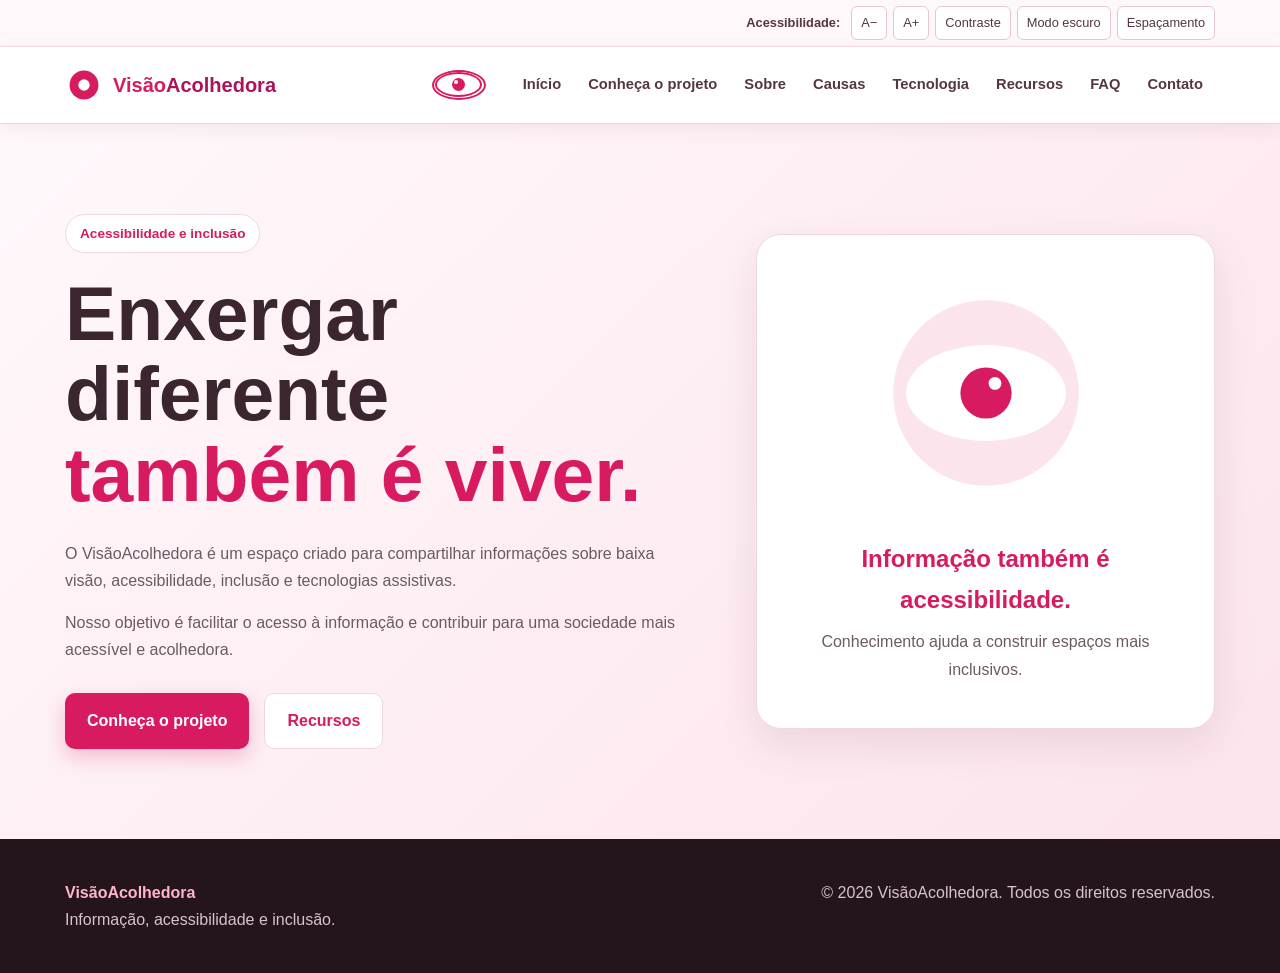
==== commit 1c471efc: "erwr" ====
--- a/index.html
+++ b/index.html
@@ -9,20 +9,22 @@
           content="width=device-width, initial-scale=1.0">
 
     <meta name="description"
-          content="Conheça o projeto VisãoAcolhedora e saiba mais sobre nossa missão de promover informação, acessibilidade e inclusão.">
-
-    <title>VisãoAcolhedora | Conheça o Projeto</title>
+          content="VisãoAcolhedora — informação, acessibilidade e inclusão para pessoas com baixa visão.">
+
+    <title>VisãoAcolhedora | Início</title>
 
     <link rel="stylesheet"
           href="style.css">
 
 </head>
 
+
 <body>
 
-    <!-- ============================== -->
-    <!-- ACESSIBILIDADE                 -->
-    <!-- ============================== -->
+
+    <!-- ============================= -->
+    <!-- ACESSIBILIDADE                -->
+    <!-- ============================= -->
 
     <div class="accessibility-bar">
 
@@ -30,33 +32,23 @@
 
             <span>Acessibilidade:</span>
 
-            <button
-                id="decreaseFont"
-                type="button">
+            <button id="decreaseFont" type="button">
                 A−
             </button>
 
-            <button
-                id="increaseFont"
-                type="button">
+            <button id="increaseFont" type="button">
                 A+
             </button>
 
-            <button
-                id="contrastButton"
-                type="button">
+            <button id="contrastButton" type="button">
                 Contraste
             </button>
 
-            <button
-                id="darkMode"
-                type="button">
+            <button id="darkMode" type="button">
                 Modo escuro
             </button>
 
-            <button
-                id="spacingButton"
-                type="button">
+            <button id="spacingButton" type="button">
                 Espaçamento
             </button>
 
@@ -65,13 +57,14 @@
     </div>
 
 
-    <!-- ============================== -->
+    <!-- ============================= -->
     <!-- CABEÇALHO                     -->
-    <!-- ============================== -->
+    <!-- ============================= -->
 
     <header class="header">
 
         <div class="container nav-container">
+
 
             <!-- LOGO -->
 
@@ -105,13 +98,14 @@
             </a>
 
 
-            <!-- OLHO -->
+            <!-- OLHO PARADO -->
 
             <div class="eye-wrapper"
                  aria-hidden="true">
 
-                <div id="eyeFollower"
-                     class="eyeFollower">
+                <div class="eyeFollower"
+                     id="eyeFollower">
+
                 </div>
 
             </div>
@@ -139,7 +133,7 @@
                 </a>
 
                 <a href="conheca.html">
-                    Conheça o Projeto
+                    Conheça o projeto
                 </a>
 
                 <a href="sobre.html">
@@ -173,51 +167,73 @@
     </header>
 
 
-    <!-- ============================== -->
-    <!-- CONTEÚDO                       -->
-    <!-- ============================== -->
+    <!-- ============================= -->
+    <!-- PÁGINA INICIAL                -->
+    <!-- ============================= -->
 
     <main>
 
-
-        <!-- HERO -->
-
         <section class="hero">
 
             <div class="container hero-content">
 
+
+                <!-- TEXTO -->
+
                 <div>
 
                     <span class="badge">
-                        CONHEÇA O PROJETO
+                        Acessibilidade e inclusão
                     </span>
 
+
                     <h1>
-                        Conheça o
-                        <span>VisãoAcolhedora.</span>
+                        Enxergar diferente
+                        <span>também é viver.</span>
                     </h1>
 
+
                     <p>
-
-                        O VisãoAcolhedora é um projeto dedicado
-                        à informação, acessibilidade e inclusão
-                        de pessoas com baixa visão.
-
+                        O VisãoAcolhedora é um espaço criado para
+                        compartilhar informações sobre baixa visão,
+                        acessibilidade, inclusão e tecnologias assistivas.
                     </p>
 
+
                     <p>
-
-                        Criamos este espaço para compartilhar
-                        conhecimento e ajudar a tornar ambientes
-                        físicos e digitais mais acessíveis para
-                        diferentes formas de enxergar.
-
+                        Nosso objetivo é facilitar o acesso à informação
+                        e contribuir para uma sociedade mais acessível
+                        e acolhedora.
                     </p>
 
+
+                    <!-- BOTÕES -->
+
+                    <div class="hero-buttons">
+
+                        <a
+                            href="conheca.html"
+                            class="button primary">
+
+                            Conheça o projeto
+
+                        </a>
+
+
+                        <a
+                            href="recursos.html"
+                            class="button secondary">
+
+                            Recursos
+
+                        </a>
+
+                    </div>
+
                 </div>
 
 
-                <!-- CARD -->
+                <!-- DESENHO DO OLHO -->
 
                 <div class="hero-card">
 
@@ -254,15 +270,15 @@
 
                     </div>
 
+
                     <h2>
                         Informação também é acessibilidade.
                     </h2>
 
+
                     <p>
-
                         Conhecimento ajuda a construir espaços
-                        mais acessíveis e inclusivos.
-
+                        mais inclusivos.
                     </p>
 
                 </div>
@@ -271,280 +287,12 @@
 
         </section>
 
-
-        <!-- ============================== -->
-        <!-- SOBRE O PROJETO                 -->
-        <!-- ============================== -->
-
-        <section class="section">
-
-            <div class="container">
-
-                <div class="section-title">
-
-                    <span>
-                        SOBRE O PROJETO
-                    </span>
-
-                    <h2>
-                        O que é o VisãoAcolhedora?
-                    </h2>
-
-                    <p>
-
-                        O VisãoAcolhedora foi criado para reunir
-                        informações sobre baixa visão,
-                        acessibilidade, inclusão e tecnologias
-                        assistivas em um único espaço.
-
-                    </p>
-
-                </div>
-
-
-                <div class="cards">
-
-
-                    <article class="card">
-
-                        <h2>
-                            Nossa missão
-                        </h2>
-
-                        <p>
-
-                            Nossa missão é facilitar o acesso à
-                            informação e contribuir para uma
-                            sociedade mais consciente sobre as
-                            necessidades das pessoas com baixa
-                            visão.
-
-                        </p>
-
-                    </article>
-
-
-                    <article class="card">
-
-                        <h2>
-                            Nosso objetivo
-                        </h2>
-
-                        <p>
-
-                            Nosso objetivo é apresentar conteúdos
-                            educativos de maneira simples, clara
-                            e acessível, ajudando diferentes
-                            públicos a compreender melhor a
-                            baixa visão.
-
-                        </p>
-
-                    </article>
-
-
-                    <article class="card">
-
-                        <h2>
-                            Acessibilidade
-                        </h2>
-
-                        <p>
-
-                            Acreditamos que a acessibilidade deve
-                            estar presente também no ambiente
-                            digital. Por isso, o site possui
-                            recursos que permitem adaptar a
-                            experiência de navegação.
-
-                        </p>
-
-                    </article>
-
-
-                    <article class="card">
-
-                        <h2>
-                            Inclusão
-                        </h2>
-
-                        <p>
-
-                            Queremos incentivar atitudes que
-                            promovam respeito, participação e
-                            igualdade de oportunidades para
-                            todas as pessoas.
-
-                        </p>
-
-                    </article>
-
-
-                </div>
-
-            </div>
-
-        </section>
-
-
-        <!-- ============================== -->
-        <!-- O QUE VOCÊ ENCONTRA             -->
-        <!-- ============================== -->
-
-        <section class="section">
-
-            <div class="container">
-
-                <div class="section-title">
-
-                    <span>
-                        NO SITE
-                    </span>
-
-                    <h2>
-                        O que você encontrará aqui?
-                    </h2>
-
-                    <p>
-
-                        O VisãoAcolhedora reúne diferentes
-                        conteúdos para ajudar você a conhecer
-                        melhor a baixa visão e a acessibilidade.
-
-                    </p>
-
-                </div>
-
-
-                <div class="cards">
-
-
-                    <article class="card">
-
-                        <h2>
-                            Causas
-                        </h2>
-
-                        <p>
-
-                            Informações sobre diferentes fatores
-                            que podem estar relacionados à baixa
-                            visão.
-
-                        </p>
-
-                    </article>
-
-
-                    <article class="card">
-
-                        <h2>
-                            Tecnologia
-                        </h2>
-
-                        <p>
-
-                            Conheça tecnologias assistivas e
-                            ferramentas digitais que podem
-                            facilitar tarefas do cotidiano.
-
-                        </p>
-
-                    </article>
-
-
-                    <article class="card">
-
-                        <h2>
-                            Recursos
-                        </h2>
-
-                        <p>
-
-                            Encontre recursos e estratégias que
-                            podem contribuir para uma experiência
-                            mais acessível.
-
-                        </p>
-
-                    </article>
-
-
-                    <article class="card">
-
-                        <h2>
-                            Informação
-                        </h2>
-
-                        <p>
-
-                            Conteúdos educativos para ampliar o
-                            conhecimento sobre baixa visão e
-                            inclusão.
-
-                        </p>
-
-                    </article>
-
-
-                </div>
-
-            </div>
-
-        </section>
-
-
-        <!-- ============================== -->
-        <!-- COMPROMISSO                    -->
-        <!-- ============================== -->
-
-        <section class="guide">
-
-            <div class="container guide-content">
-
-                <span class="guide-label">
-                    NOSSO COMPROMISSO
-                </span>
-
-                <h2>
-                    Informação para uma sociedade mais inclusiva.
-                </h2>
-
-                <p>
-
-                    Acreditamos que pequenas mudanças podem
-                    diminuir barreiras e proporcionar mais
-                    autonomia e participação.
-
-                </p>
-
-                <p>
-
-                    Por meio do VisãoAcolhedora, buscamos
-                    contribuir para que mais pessoas conheçam
-                    a importância da acessibilidade e da
-                    inclusão.
-
-                </p>
-
-                <a
-                    href="index.html"
-                    class="button white-button">
-
-                    Voltar para o início
-
-                </a>
-
-            </div>
-
-        </section>
-
     </main>
 
 
-    <!-- ============================== -->
-    <!-- RODAPÉ                         -->
-    <!-- ============================== -->
+    <!-- ============================= -->
+    <!-- RODAPÉ                        -->
+    <!-- ============================= -->
 
     <footer>
 
@@ -564,7 +312,7 @@
 
 
             <p>
-                © 2026 VisãoAcolhedora
+                © 2026 VisãoAcolhedora. Todos os direitos reservados.
             </p>
 
         </div>
@@ -572,13 +320,12 @@
     </footer>
 
 
-    <!-- ============================== -->
-    <!-- BOTÃO VOLTAR AO TOPO            -->
-    <!-- ============================== -->
+    <!-- ============================= -->
+    <!-- VOLTAR AO TOPO                -->
+    <!-- ============================= -->
 
     <button
         id="topButton"
-        type="button"
         aria-label="Voltar ao topo">
 
         ↑
@@ -586,9 +333,9 @@
     </button>
 
 
-    <!-- ============================== -->
-    <!-- JAVASCRIPT                     -->
-    <!-- ============================== -->
+    <!-- ============================= -->
+    <!-- JAVASCRIPT                    -->
+    <!-- ============================= -->
 
     <script src="script.js"></script>
 
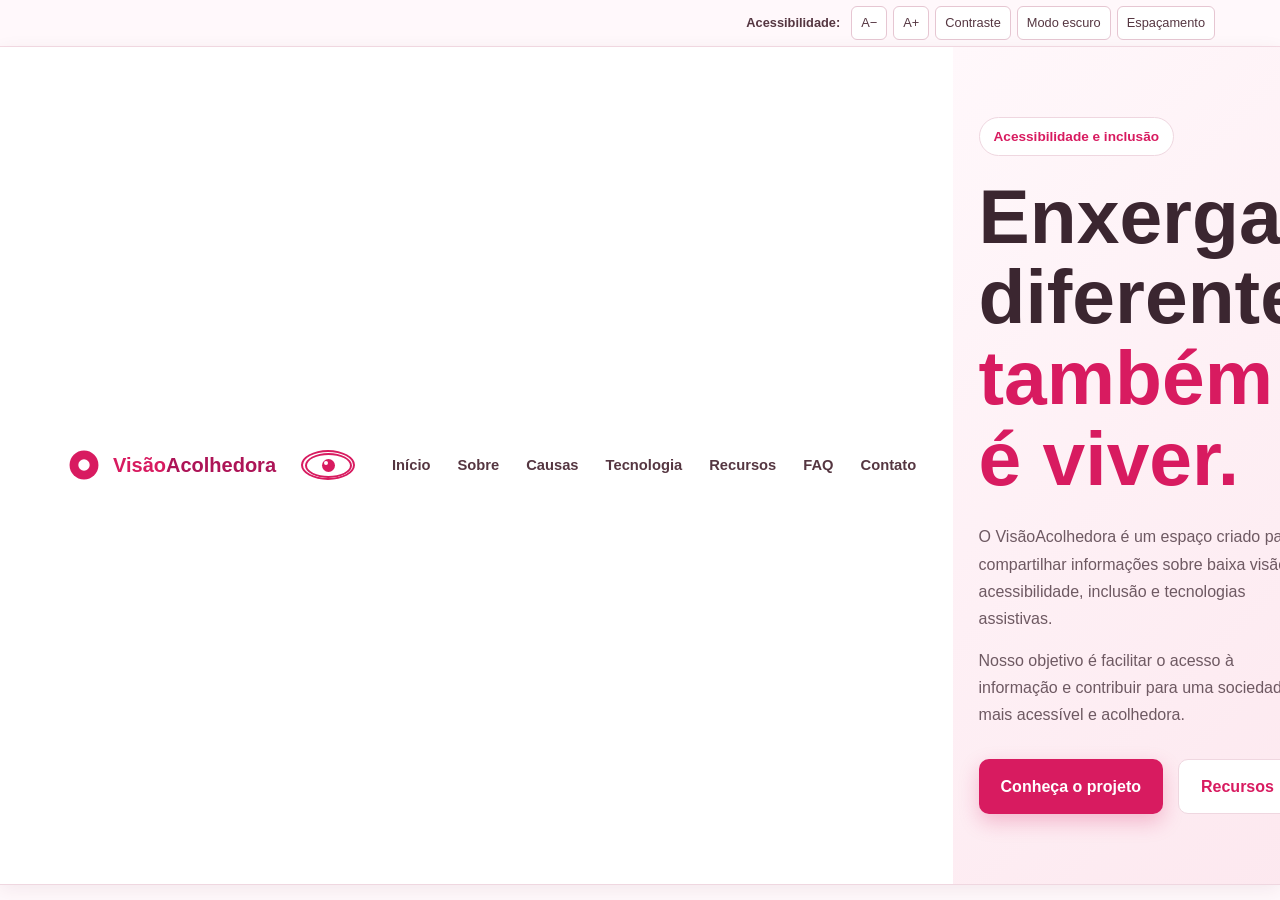
==== commit 4066076e: "ee" ====
--- a/index.html
+++ b/index.html
@@ -126,45 +126,37 @@
 
             <!-- MENU -->
 
-            <nav>
-
-                <a href="index.html">
-                    Início
-                </a>
-
-                <a href="conheca.html">
-                    Conheça o projeto
-                </a>
-
-                <a href="sobre.html">
-                    Sobre
-                </a>
-
-                <a href="causas.html">
-                    Causas
-                </a>
-
-                <a href="tecnologia.html">
-                    Tecnologia
-                </a>
-
-                <a href="recursos.html">
-                    Recursos
-                </a>
-
-                <a href="faq.html">
-                    FAQ
-                </a>
-
-                <a href="contato.html">
-                    Contato
-                </a>
-
-            </nav>
-
-        </div>
-
-    </header>
+           <nav>
+
+    <a href="index.html">
+        Início
+    </a>
+
+    <a href="sobre.html">
+        Sobre
+    </a>
+
+    <a href="causas.html">
+        Causas
+    </a>
+
+    <a href="tecnologia.html">
+        Tecnologia
+    </a>
+
+    <a href="recursos.html">
+        Recursos
+    </a>
+
+    <a href="faq.html">
+        FAQ
+    </a>
+
+    <a href="contato.html">
+        Contato
+    </a>
+
+</nav>
 
 
     <!-- ============================= -->
--- a/style.css
+++ b/style.css
@@ -3,15 +3,11 @@
     --rosa-escuro: #ad1457;
     --rosa-claro: #fce4ec;
     --rosa-medio: #f8bbd0;
-
     --fundo: #fff8fb;
     --branco: #ffffff;
-
     --texto: #3b2630;
     --texto-suave: #6e5962;
-
     --borda: #efd7e0;
-
     --tamanho-texto: 16px;
 }
 
@@ -26,21 +22,15 @@
     padding: 0;
 }
 
-
 html {
     scroll-behavior: smooth;
 }
 
-
 body {
     font-family: Arial, Helvetica, sans-serif;
-
     background: var(--fundo);
-
     color: var(--texto);
-
     font-size: var(--tamanho-texto);
-
     line-height: 1.7;
 
     transition:
@@ -48,12 +38,10 @@
         color 0.3s ease;
 }
 
-
 a {
     color: inherit;
     text-decoration: none;
 }
-
 
 button,
 input,
@@ -61,7 +49,6 @@
     font: inherit;
 }
 
-
 img,
 svg {
     max-width: 100%;
@@ -74,7 +61,6 @@
 
 .container {
     width: min(1150px, 92%);
-
     margin: 0 auto;
 }
 
@@ -85,56 +71,40 @@
 
 .accessibility-bar {
     background: #fff8fb;
-
     color: #553641;
-
     border-bottom: 1px solid #f4dce5;
-
     padding: 6px 0;
 }
-
 
 .accessibility-content {
     width: min(1150px, 92%);
-
     margin: auto;
 
     display: flex;
-
     justify-content: flex-end;
-
     align-items: center;
 
     gap: 6px;
-
     flex-wrap: wrap;
 }
-
 
 .accessibility-content span {
     font-size: 0.8rem;
-
     font-weight: 600;
-
     margin-right: 5px;
 }
-
 
 .accessibility-content button {
     min-width: 36px;
 
     border: 1px solid #e6c6d2;
-
-    background: white;
-
+    background: white;
     color: #553641;
 
     border-radius: 6px;
-
     padding: 5px 9px;
 
     cursor: pointer;
-
     font-size: 0.8rem;
 
     transition:
@@ -143,12 +113,9 @@
         border-color 0.2s ease;
 }
 
-
 .accessibility-content button:hover {
     background: var(--rosa);
-
     color: white;
-
     border-color: var(--rosa);
 }
 
@@ -159,11 +126,9 @@
 
 .header {
     background: white;
-
     color: var(--texto);
 
     position: sticky;
-
     top: 0;
 
     z-index: 1000;
@@ -174,12 +139,10 @@
         0 4px 18px rgba(80, 20, 40, 0.07);
 }
 
-
 .nav-container {
     min-height: 76px;
 
     display: flex;
-
     align-items: center;
 
     gap: 25px;
@@ -192,7 +155,6 @@
 
 .logo {
     display: flex;
-
     align-items: center;
 
     gap: 10px;
@@ -200,36 +162,28 @@
     color: var(--rosa);
 
     font-size: 1.25rem;
-
     font-weight: 800;
 
     white-space: nowrap;
 
     margin-right: auto;
 }
-
 
 .logo > span:last-child > span {
     color: var(--rosa-escuro);
 }
 
-
 .logo-icon {
     width: 38px;
-
     height: 38px;
 
     display: flex;
-
     align-items: center;
-
     justify-content: center;
 }
-
 
 .logo-icon svg {
     width: 38px;
-
     height: 38px;
 }
 
@@ -240,7 +194,6 @@
 
 .eye-wrapper {
     width: 54px;
-
     height: 30px;
 
     background: white;
@@ -252,16 +205,13 @@
     position: relative;
 
     display: flex;
-
     align-items: center;
-
     justify-content: center;
 
     overflow: hidden;
 
     flex-shrink: 0;
 }
-
 
 .eye-wrapper::before {
     content: "";
@@ -269,7 +219,6 @@
     position: absolute;
 
     width: 43px;
-
     height: 21px;
 
     border: 2px solid var(--rosa);
@@ -277,10 +226,16 @@
     border-radius: 50%;
 }
 
+
+/*
+   OLHO PARADO
+
+   Não existe animação aqui.
+   O olho não acompanha o mouse.
+*/
 
 .eyeFollower {
     width: 13px;
-
     height: 13px;
 
     background: var(--rosa);
@@ -291,12 +246,12 @@
 
     z-index: 2;
 
-    transition:
-        transform 0.08s ease-out;
-
-    will-change: transform;
-}
-
+    transform: none !important;
+
+    transition: none !important;
+
+    will-change: auto;
+}
 
 .eyeFollower::after {
     content: "";
@@ -304,7 +259,6 @@
     position: absolute;
 
     width: 4px;
-
     height: 4px;
 
     background: white;
@@ -312,7 +266,6 @@
     border-radius: 50%;
 
     top: 2px;
-
     left: 2px;
 }
 
@@ -323,12 +276,9 @@
 
 nav {
     display: flex;
-
     align-items: center;
-
     gap: 3px;
 }
-
 
 nav a {
     position: relative;
@@ -340,7 +290,6 @@
     color: #553641;
 
     font-size: 0.92rem;
-
     font-weight: 600;
 
     transition:
@@ -348,13 +297,10 @@
         background 0.2s ease;
 }
 
-
 nav a:hover {
     color: var(--rosa);
-
     background: #fff1f6;
 }
-
 
 nav a::after {
     content: "";
@@ -362,9 +308,7 @@
     position: absolute;
 
     left: 12px;
-
     right: 12px;
-
     bottom: 4px;
 
     height: 2px;
@@ -377,7 +321,6 @@
         transform 0.2s ease;
 }
 
-
 nav a:hover::after {
     transform: scaleX(1);
 }
@@ -391,7 +334,6 @@
     display: none;
 
     width: 44px;
-
     height: 44px;
 
     border: 1px solid var(--borda);
@@ -399,7 +341,6 @@
     border-radius: 10px;
 
     background: #fff8fb;
-
     color: var(--rosa);
 
     font-size: 25px;
@@ -407,17 +348,21 @@
     cursor: pointer;
 
     align-items: center;
-
     justify-content: center;
 }
 
 
 /* =====================================================
-   HERO
+   HERO / PÁGINA INICIAL
 ===================================================== */
 
 .hero {
-    padding: 90px 0;
+    min-height: calc(100vh - 125px);
+
+    display: flex;
+    align-items: center;
+
+    padding: 70px 0;
 
     background:
         linear-gradient(
@@ -427,7 +372,6 @@
         );
 }
 
-
 .hero-content {
     display: grid;
 
@@ -440,12 +384,10 @@
     gap: 70px;
 }
 
-
 .badge {
     display: inline-block;
 
     background: white;
-
     color: var(--rosa);
 
     padding: 7px 14px;
@@ -453,14 +395,12 @@
     border-radius: 30px;
 
     font-size: 0.85rem;
-
     font-weight: bold;
 
     margin-bottom: 20px;
 
     border: 1px solid var(--borda);
 }
-
 
 .hero h1 {
     font-size: clamp(2.4rem, 6vw, 4.8rem);
@@ -470,11 +410,9 @@
     margin-bottom: 25px;
 }
 
-
 .hero h1 span {
     color: var(--rosa);
 }
-
 
 .hero p {
     color: var(--texto-suave);
@@ -484,7 +422,6 @@
     margin-bottom: 15px;
 }
 
-
 .hero-buttons {
     display: flex;
 
@@ -504,7 +441,6 @@
     display: inline-flex;
 
     align-items: center;
-
     justify-content: center;
 
     padding: 13px 22px;
@@ -522,22 +458,18 @@
         box-shadow 0.2s ease;
 }
 
-
 .button:hover {
     transform: translateY(-2px);
 }
 
-
 .primary {
     background: var(--rosa);
-
     color: white;
 
     box-shadow:
         0 8px 20px rgba(216, 27, 96, 0.25);
 }
 
-
 .secondary {
     background: white;
 
@@ -546,16 +478,14 @@
     border: 1px solid var(--borda);
 }
 
-
 .white-button {
     background: white;
-
-    color: var(--rosa);
-}
-
-
-/* =====================================================
-   HERO CARD
+    color: var(--rosa);
+}
+
+
+/* =====================================================
+   HERO CARD / OLHO GRANDE
 ===================================================== */
 
 .hero-card {
@@ -573,20 +503,21 @@
     border: 1px solid var(--borda);
 }
 
-
 .hero-illustration {
     max-width: 320px;
 
     margin: auto;
 }
 
-
 .hero-card h2 {
     color: var(--rosa);
 
     margin-top: 10px;
-
     margin-bottom: 8px;
+}
+
+.hero-card p {
+    color: var(--texto-suave);
 }
 
 
@@ -598,11 +529,9 @@
     padding: 85px 0;
 }
 
-
 .section.light {
     background: white;
 }
-
 
 .section-title {
     max-width: 780px;
@@ -612,17 +541,14 @@
     text-align: center;
 }
 
-
 .section-title > span {
     color: var(--rosa);
 
     font-size: 0.85rem;
-
     font-weight: 800;
 
     letter-spacing: 1.5px;
 }
-
 
 .section-title h1,
 .section-title h2 {
@@ -633,7 +559,6 @@
     margin: 10px 0 18px;
 }
 
-
 .section-title p {
     color: var(--texto-suave);
 }
@@ -651,7 +576,6 @@
 
     gap: 20px;
 }
-
 
 .card {
     background: white;
@@ -670,7 +594,6 @@
         box-shadow 0.2s ease;
 }
 
-
 .card:hover {
     transform: translateY(-5px);
 
@@ -678,7 +601,6 @@
         0 15px 35px rgba(100, 30, 60, 0.10);
 }
 
-
 .card h2 {
     color: var(--rosa);
 
@@ -686,7 +608,6 @@
 
     font-size: 1.3rem;
 }
-
 
 .card p {
     color: var(--texto-suave);
@@ -710,7 +631,6 @@
     text-align: center;
 }
 
-
 .page-hero h1 {
     font-size: clamp(2.2rem, 5vw, 4rem);
 
@@ -721,11 +641,9 @@
     color: var(--texto);
 }
 
-
 .page-hero h1 span {
     color: var(--rosa);
 }
-
 
 .page-hero p {
     max-width: 750px;
@@ -745,7 +663,6 @@
 
     margin: auto;
 }
-
 
 .content h2 {
     color: var(--rosa);
@@ -756,20 +673,16 @@
         12px;
 }
 
-
 .content h3 {
     margin-top: 25px;
-
     margin-bottom: 8px;
 }
-
 
 .content p {
     color: var(--texto-suave);
 
     margin-bottom: 18px;
 }
-
 
 .content ul {
     margin:
@@ -779,7 +692,6 @@
         25px;
 }
 
-
 .content li {
     margin-bottom: 10px;
 }
@@ -805,7 +717,6 @@
     margin: 30px 0;
 }
 
-
 .info-box strong {
     color: var(--rosa);
 }
@@ -824,7 +735,6 @@
     gap: 20px;
 }
 
-
 .technology {
     background: white;
 
@@ -838,13 +748,11 @@
         0 8px 25px rgba(100, 30, 60, 0.06);
 }
 
-
 .technology h2 {
     color: var(--rosa);
 
     margin-bottom: 10px;
 }
-
 
 .technology p {
     color: var(--texto-suave);
@@ -864,7 +772,6 @@
     gap: 20px;
 }
 
-
 .resource-grid article {
     padding: 30px;
 
@@ -875,7 +782,6 @@
     border-radius: 18px;
 }
 
-
 .resource-grid h2 {
     color: var(--rosa);
 
@@ -893,7 +799,6 @@
     margin: auto;
 }
 
-
 .faq-question {
     width: 100%;
 
@@ -912,7 +817,6 @@
     display: flex;
 
     align-items: center;
-
     justify-content: space-between;
 
     text-align: left;
@@ -921,19 +825,16 @@
 
     font-weight: bold;
 }
-
 
 .faq-question:hover {
     border-color: var(--rosa);
 }
 
-
 .faq-symbol {
     color: var(--rosa);
 
     font-size: 24px;
 }
-
 
 .faq-answer {
     display: none;
@@ -949,12 +850,10 @@
         0 0 10px 10px;
 }
 
-
 .faq-answer.active {
     display: block;
 }
 
-
 .faq-answer p {
     color: var(--texto-suave);
 }
@@ -970,7 +869,6 @@
     margin: auto;
 }
 
-
 .contact-form {
     background: white;
 
@@ -991,13 +889,11 @@
     gap: 10px;
 }
 
-
 .contact-form label {
     font-weight: bold;
 
     margin-top: 10px;
 }
-
 
 .contact-form input,
 .contact-form textarea {
@@ -1017,7 +913,6 @@
     outline: none;
 }
 
-
 .contact-form input:focus,
 .contact-form textarea:focus {
     border-color: var(--rosa);
@@ -1026,13 +921,11 @@
         0 0 0 3px #d81b6020;
 }
 
-
 .contact-form textarea {
     min-height: 180px;
 
     resize: vertical;
 }
-
 
 .contact-form button {
     margin-top: 20px;
@@ -1056,12 +949,10 @@
     padding: 70px 0;
 }
 
-
 .guide-content {
     text-align: center;
 }
 
-
 .guide-label {
     font-size: 0.8rem;
 
@@ -1070,13 +961,11 @@
     letter-spacing: 2px;
 }
 
-
 .guide h2 {
     font-size: 2.5rem;
 
     margin: 10px 0;
 }
-
 
 .guide p {
     max-width: 650px;
@@ -1102,7 +991,6 @@
     padding: 40px 0;
 }
 
-
 .footer-content {
     display: flex;
 
@@ -1113,12 +1001,10 @@
     flex-wrap: wrap;
 }
 
-
 footer strong {
     color: #ffb4cc;
 }
 
-
 footer p {
     color: #d9c2cb;
 }
@@ -1132,11 +1018,9 @@
     position: fixed;
 
     right: 20px;
-
     bottom: 20px;
 
     width: 48px;
-
     height: 48px;
 
     border-radius: 50%;
@@ -1159,7 +1043,6 @@
 
     z-index: 900;
 }
-
 
 #topButton.show {
     opacity: 1;
@@ -1174,16 +1057,11 @@
 
 body.dark {
     --fundo: #1b1116;
-
     --branco: #25181e;
-
     --texto: #f8eaf0;
-
     --texto-suave: #d5c2ca;
-
     --borda: #523440;
 }
-
 
 body.dark .accessibility-bar {
     background: #1b1116;
@@ -1193,7 +1071,6 @@
     border-color: #523440;
 }
 
-
 body.dark .header {
     background: #25181e;
 
@@ -1202,29 +1079,24 @@
     border-color: #523440;
 }
 
-
 body.dark nav a {
     color: #f8eaf0;
 }
 
-
 body.dark nav a:hover {
     background: #3b252e;
 
     color: white;
 }
 
-
 body.dark .eye-wrapper {
     background: #25181e;
 }
-
 
 body.dark .hero,
 body.dark .page-hero {
     background: #211419;
 }
-
 
 body.dark .card,
 body.dark .hero-card,
@@ -1239,12 +1111,10 @@
     border-color: #523440;
 }
 
-
 body.dark .section.light {
     background: #1b1116;
 }
 
-
 body.dark .faq-question {
     background: #25181e;
 
@@ -1253,11 +1123,9 @@
     border-color: #523440;
 }
 
-
 body.dark .faq-answer {
     background: #211419;
 }
-
 
 body.dark .contact-form input,
 body.dark .contact-form textarea {
@@ -1270,7 +1138,7 @@
 
 
 /* =====================================================
-   ALTO CONTRASTE — TUDO BRANCO/PRETO
+   ALTO CONTRASTE
 ===================================================== */
 
 body.high-contrast,
@@ -1281,18 +1149,15 @@
 body.high-contrast .page-hero,
 body.high-contrast .section,
 body.high-contrast .section.light,
-body.high-contrast .guide,
-body.high-contrast .technology-section {
+body.high-contrast .guide {
     background: white !important;
 
     color: black !important;
 }
-
 
 body.high-contrast * {
     box-shadow: none !important;
 }
-
 
 body.high-contrast p,
 body.high-contrast h1,
@@ -1301,9 +1166,8 @@
 body.high-contrast span,
 body.high-contrast li,
 body.high-contrast label {
-    color: black !important;
-}
-
+    color: black important;
+}
 
 body.high-contrast .header,
 body.high-contrast footer,
@@ -1315,19 +1179,16 @@
     border-color: black !important;
 }
 
-
 body.high-contrast nav a,
 body.high-contrast .logo {
     color: black !important;
 }
 
-
 body.high-contrast nav a:hover {
     background: black !important;
 
     color: white !important;
 }
-
 
 body.high-contrast .card,
 body.high-contrast .hero-card,
@@ -1344,7 +1205,6 @@
     border: 2px solid black !important;
 }
 
-
 body.high-contrast .button,
 body.high-contrast .primary,
 body.high-contrast .secondary,
@@ -1356,16 +1216,13 @@
     border: 2px solid black !important;
 }
 
-
 body.high-contrast .button:hover {
     background: black !important;
 
     color: white !important;
 }
 
-
-body.high-contrast
-.accessibility-content button {
+body.high-contrast .accessibility-content button {
     background: white !important;
 
     color: black !important;
@@ -1373,14 +1230,11 @@
     border: 2px solid black !important;
 }
 
-
-body.high-contrast
-.accessibility-content button:hover {
+body.high-contrast .accessibility-content button:hover {
     background: black !important;
 
     color: white !important;
 }
-
 
 body.high-contrast .eye-wrapper {
     background: white !important;
@@ -1388,21 +1242,17 @@
     border: 2px solid black !important;
 }
 
-
 body.high-contrast .eye-wrapper::before {
     border-color: black !important;
 }
 
-
 body.high-contrast .eyeFollower {
     background: black !important;
 }
 
-
 body.high-contrast .eyeFollower::after {
     background: white !important;
 }
-
 
 body.high-contrast footer strong,
 body.high-contrast footer p {
@@ -1433,18 +1283,15 @@
         grid-template-columns: 1fr;
     }
 
-
     .cards {
         grid-template-columns:
             repeat(2, 1fr);
     }
 
-
     .technology-grid {
         grid-template-columns:
             repeat(2, 1fr);
     }
-
 }
 
 
@@ -1456,39 +1303,31 @@
         gap: 12px;
     }
 
-
     .logo {
         font-size: 1.1rem;
     }
-
 
     .logo-icon,
     .logo-icon svg {
         width: 34px;
-
         height: 34px;
     }
-
 
     .eye-wrapper {
         width: 48px;
-
         height: 27px;
 
         margin-left: auto;
     }
-
 
     .menu-button {
         display: flex;
     }
 
-
     nav {
         position: absolute;
 
         top: 100%;
-
         left: 0;
 
         width: 100%;
@@ -1513,33 +1352,27 @@
         align-items: stretch;
     }
 
-
     nav.active {
         display: flex;
     }
 
-
     nav a {
         width: 100%;
 
         padding: 13px 15px;
     }
 
-
     nav a::after {
         display: none;
     }
 
-
     body.dark nav {
         background: #25181e;
     }
 
-
     body.high-contrast nav {
         background: white !important;
     }
-
 
     .cards,
     .technology-grid,
@@ -1547,21 +1380,25 @@
         grid-template-columns: 1fr;
     }
 
-
     .hero {
         padding: 60px 0;
     }
 
-
     .section {
         padding: 60px 0;
     }
 
-
     .accessibility-content {
         justify-content: center;
     }
 
+    .hero-content {
+        gap: 40px;
+    }
+
+    .hero-card {
+        padding: 20px;
+    }
 }
 
 
@@ -1571,11 +1408,16 @@
         font-size: 1rem;
     }
 
-
     .eye-wrapper {
         width: 43px;
-
         height: 25px;
     }
 
+    .accessibility-content {
+        gap: 4px;
+    }
+
+    .accessibility-content button {
+        padding: 5px 7px;
+    }
 }
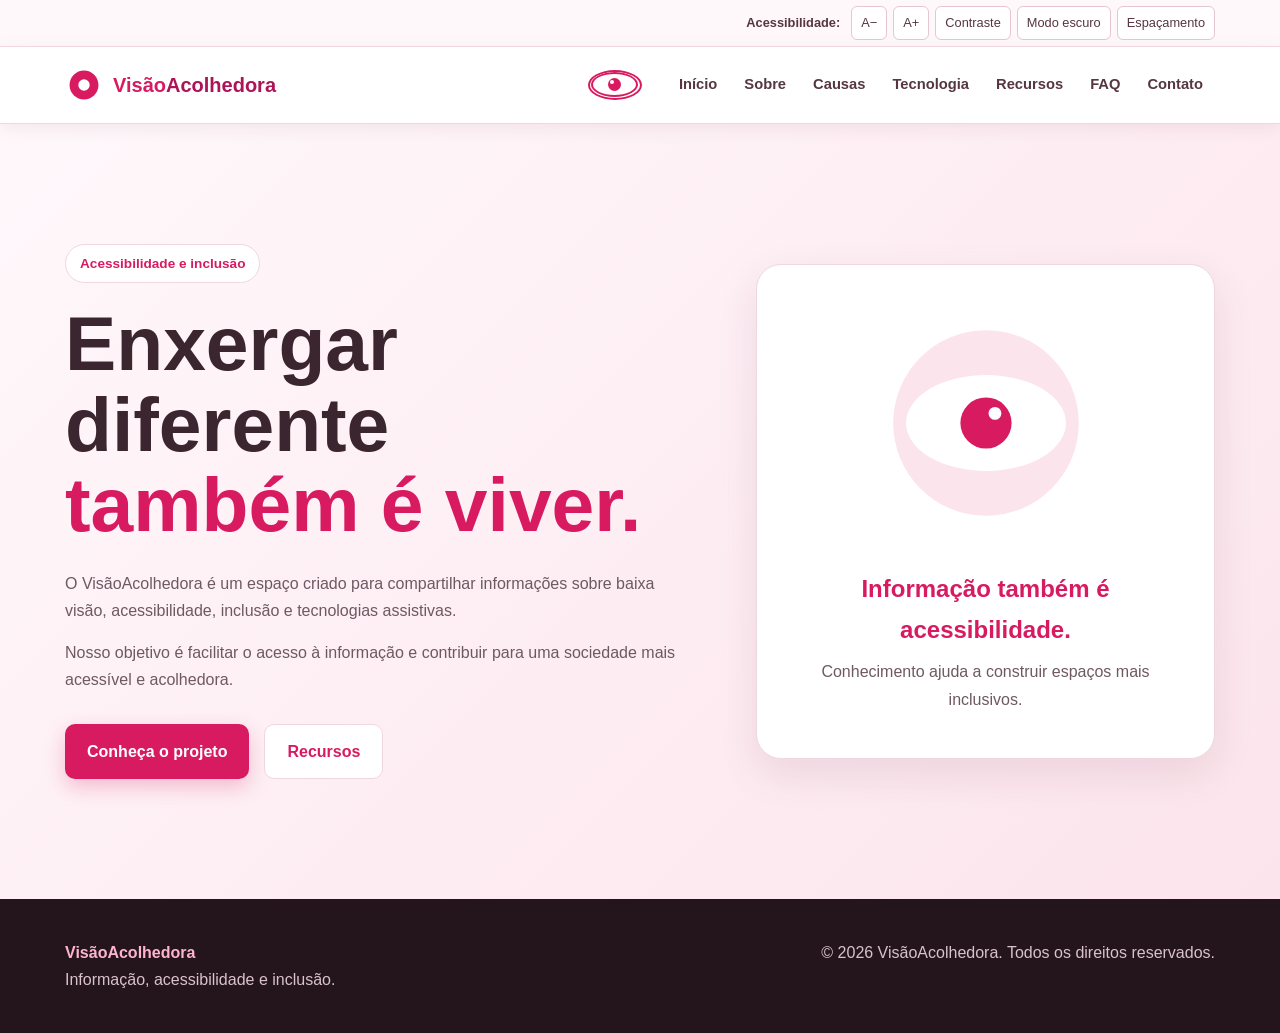
==== commit fef07ce8: "azz" ====
--- a/index.html
+++ b/index.html
@@ -2,29 +2,27 @@
 <html lang="pt-BR">
 
 <head>
-
     <meta charset="UTF-8">
 
-    <meta name="viewport"
-          content="width=device-width, initial-scale=1.0">
-
-    <meta name="description"
-          content="VisãoAcolhedora — informação, acessibilidade e inclusão para pessoas com baixa visão.">
+    <meta name="viewport" content="width=device-width, initial-scale=1.0">
+
+    <meta
+        name="description"
+        content="VisãoAcolhedora — informação, acessibilidade e inclusão para pessoas com baixa visão."
+    >
 
     <title>VisãoAcolhedora | Início</title>
 
-    <link rel="stylesheet"
-          href="style.css">
-
+    <link rel="stylesheet" href="style.css">
 </head>
 
 
 <body>
 
 
-    <!-- ============================= -->
-    <!-- ACESSIBILIDADE                -->
-    <!-- ============================= -->
+    <!-- ==================================================
+         BARRA DE ACESSIBILIDADE
+    =================================================== -->
 
     <div class="accessibility-bar">
 
@@ -57,9 +55,10 @@
     </div>
 
 
-    <!-- ============================= -->
-    <!-- CABEÇALHO                     -->
-    <!-- ============================= -->
+
+    <!-- ==================================================
+         CABEÇALHO
+    =================================================== -->
 
     <header class="header">
 
@@ -68,28 +67,33 @@
 
             <!-- LOGO -->
 
-            <a href="index.html"
-               class="logo">
+            <a href="index.html" class="logo">
 
                 <span class="logo-icon">
 
-                    <svg viewBox="0 0 100 100">
+                    <svg
+                        viewBox="0 0 100 100"
+                        aria-hidden="true"
+                    >
 
                         <circle
                             cx="50"
                             cy="50"
                             r="38"
-                            fill="#d81b60"/>
+                            fill="#d81b60"
+                        />
 
                         <circle
                             cx="50"
                             cy="50"
                             r="15"
-                            fill="white"/>
+                            fill="white"
+                        />
 
                     </svg>
 
                 </span>
+
 
                 <span>
                     Visão<span>Acolhedora</span>
@@ -98,81 +102,105 @@
             </a>
 
 
-            <!-- OLHO PARADO -->
-
-            <div class="eye-wrapper"
-                 aria-hidden="true">
-
-                <div class="eyeFollower"
-                     id="eyeFollower">
-
-                </div>
+
+            <!-- ==================================================
+                 OLHO
+                 O olho fica parado.
+            =================================================== -->
+
+            <div
+                class="eye-wrapper"
+                aria-hidden="true"
+            >
+
+                <div
+                    id="eyeFollower"
+                    class="eyeFollower"
+                ></div>
 
             </div>
 
 
-            <!-- MENU MOBILE -->
+
+            <!-- ==================================================
+                 BOTÃO DO MENU MOBILE
+            =================================================== -->
 
             <button
                 class="menu-button"
                 type="button"
                 aria-expanded="false"
-                aria-label="Abrir menu">
-
+                aria-label="Abrir menu"
+            >
                 ☰
-
-            </button>
-
-
-            <!-- MENU -->
-
-           <nav>
-
-    <a href="index.html">
-        Início
-    </a>
-
-    <a href="sobre.html">
-        Sobre
-    </a>
-
-    <a href="causas.html">
-        Causas
-    </a>
-
-    <a href="tecnologia.html">
-        Tecnologia
-    </a>
-
-    <a href="recursos.html">
-        Recursos
-    </a>
-
-    <a href="faq.html">
-        FAQ
-    </a>
-
-    <a href="contato.html">
-        Contato
-    </a>
-
-</nav>
-
-
-    <!-- ============================= -->
-    <!-- PÁGINA INICIAL                -->
-    <!-- ============================= -->
+            </button>
+
+
+
+            <!-- ==================================================
+                 MENU
+                 
+                 ATENÇÃO:
+                 "Conheça o projeto" NÃO ESTÁ AQUI.
+            =================================================== -->
+
+            <nav>
+
+                <a href="index.html">
+                    Início
+                </a>
+
+                <a href="sobre.html">
+                    Sobre
+                </a>
+
+                <a href="causas.html">
+                    Causas
+                </a>
+
+                <a href="tecnologia.html">
+                    Tecnologia
+                </a>
+
+                <a href="recursos.html">
+                    Recursos
+                </a>
+
+                <a href="faq.html">
+                    FAQ
+                </a>
+
+                <a href="contato.html">
+                    Contato
+                </a>
+
+            </nav>
+
+        </div>
+
+    </header>
+
+
+
+    <!-- ==================================================
+         CONTEÚDO PRINCIPAL
+    =================================================== -->
 
     <main>
 
+
+        <!-- ==================================================
+             HERO
+        =================================================== -->
+
         <section class="hero">
 
             <div class="container hero-content">
 
 
-                <!-- TEXTO -->
-
-                <div>
+                <!-- TEXTO PRINCIPAL -->
+
+                <div class="hero-text">
 
                     <span class="badge">
                         Acessibilidade e inclusão
@@ -199,25 +227,34 @@
                     </p>
 
 
-                    <!-- BOTÕES -->
+
+                    <!-- ==================================================
+                         BOTÕES
+                         
+                         O botão Conheça o projeto fica SOMENTE aqui.
+                    =================================================== -->
 
                     <div class="hero-buttons">
+
+
+                        <!-- VAI PARA conheca.html -->
 
                         <a
                             href="conheca.html"
-                            class="button primary">
-
+                            class="button primary"
+                        >
                             Conheça o projeto
-
                         </a>
 
+
+
+                        <!-- VAI PARA recursos.html -->
 
                         <a
                             href="recursos.html"
-                            class="button secondary">
-
+                            class="button secondary"
+                        >
                             Recursos
-
                         </a>
 
                     </div>
@@ -225,38 +262,59 @@
                 </div>
 
 
-                <!-- DESENHO DO OLHO -->
+
+                <!-- ==================================================
+                     DESENHO DO OLHO
+                =================================================== -->
 
                 <div class="hero-card">
 
                     <div class="hero-illustration">
 
-                        <svg viewBox="0 0 500 400">
+                        <svg
+                            viewBox="0 0 500 400"
+                            aria-hidden="true"
+                        >
+
+                            <!-- Fundo -->
 
                             <circle
                                 cx="250"
                                 cy="200"
                                 r="145"
-                                fill="#fce4ec"/>
+                                fill="#fce4ec"
+                            />
+
+
+                            <!-- Olho -->
 
                             <ellipse
                                 cx="250"
                                 cy="200"
                                 rx="125"
                                 ry="75"
-                                fill="white"/>
+                                fill="white"
+                            />
+
+
+                            <!-- Íris -->
 
                             <circle
                                 cx="250"
                                 cy="200"
                                 r="40"
-                                fill="#d81b60"/>
+                                fill="#d81b60"
+                            />
+
+
+                            <!-- Brilho -->
 
                             <circle
                                 cx="264"
                                 cy="185"
                                 r="10"
-                                fill="white"/>
+                                fill="white"
+                            />
 
                         </svg>
 
@@ -282,13 +340,15 @@
     </main>
 
 
-    <!-- ============================= -->
-    <!-- RODAPÉ                        -->
-    <!-- ============================= -->
+
+    <!-- ==================================================
+         RODAPÉ
+    =================================================== -->
 
     <footer>
 
         <div class="container footer-content">
+
 
             <div>
 
@@ -304,7 +364,8 @@
 
 
             <p>
-                © 2026 VisãoAcolhedora. Todos os direitos reservados.
+                © 2026 VisãoAcolhedora.
+                Todos os direitos reservados.
             </p>
 
         </div>
@@ -312,22 +373,24 @@
     </footer>
 
 
-    <!-- ============================= -->
-    <!-- VOLTAR AO TOPO                -->
-    <!-- ============================= -->
+
+    <!-- ==================================================
+         BOTÃO VOLTAR AO TOPO
+    =================================================== -->
 
     <button
         id="topButton"
-        aria-label="Voltar ao topo">
-
+        type="button"
+        aria-label="Voltar ao topo"
+    >
         ↑
-
     </button>
 
 
-    <!-- ============================= -->
-    <!-- JAVASCRIPT                    -->
-    <!-- ============================= -->
+
+    <!-- ==================================================
+         JAVASCRIPT
+    =================================================== -->
 
     <script src="script.js"></script>
 
